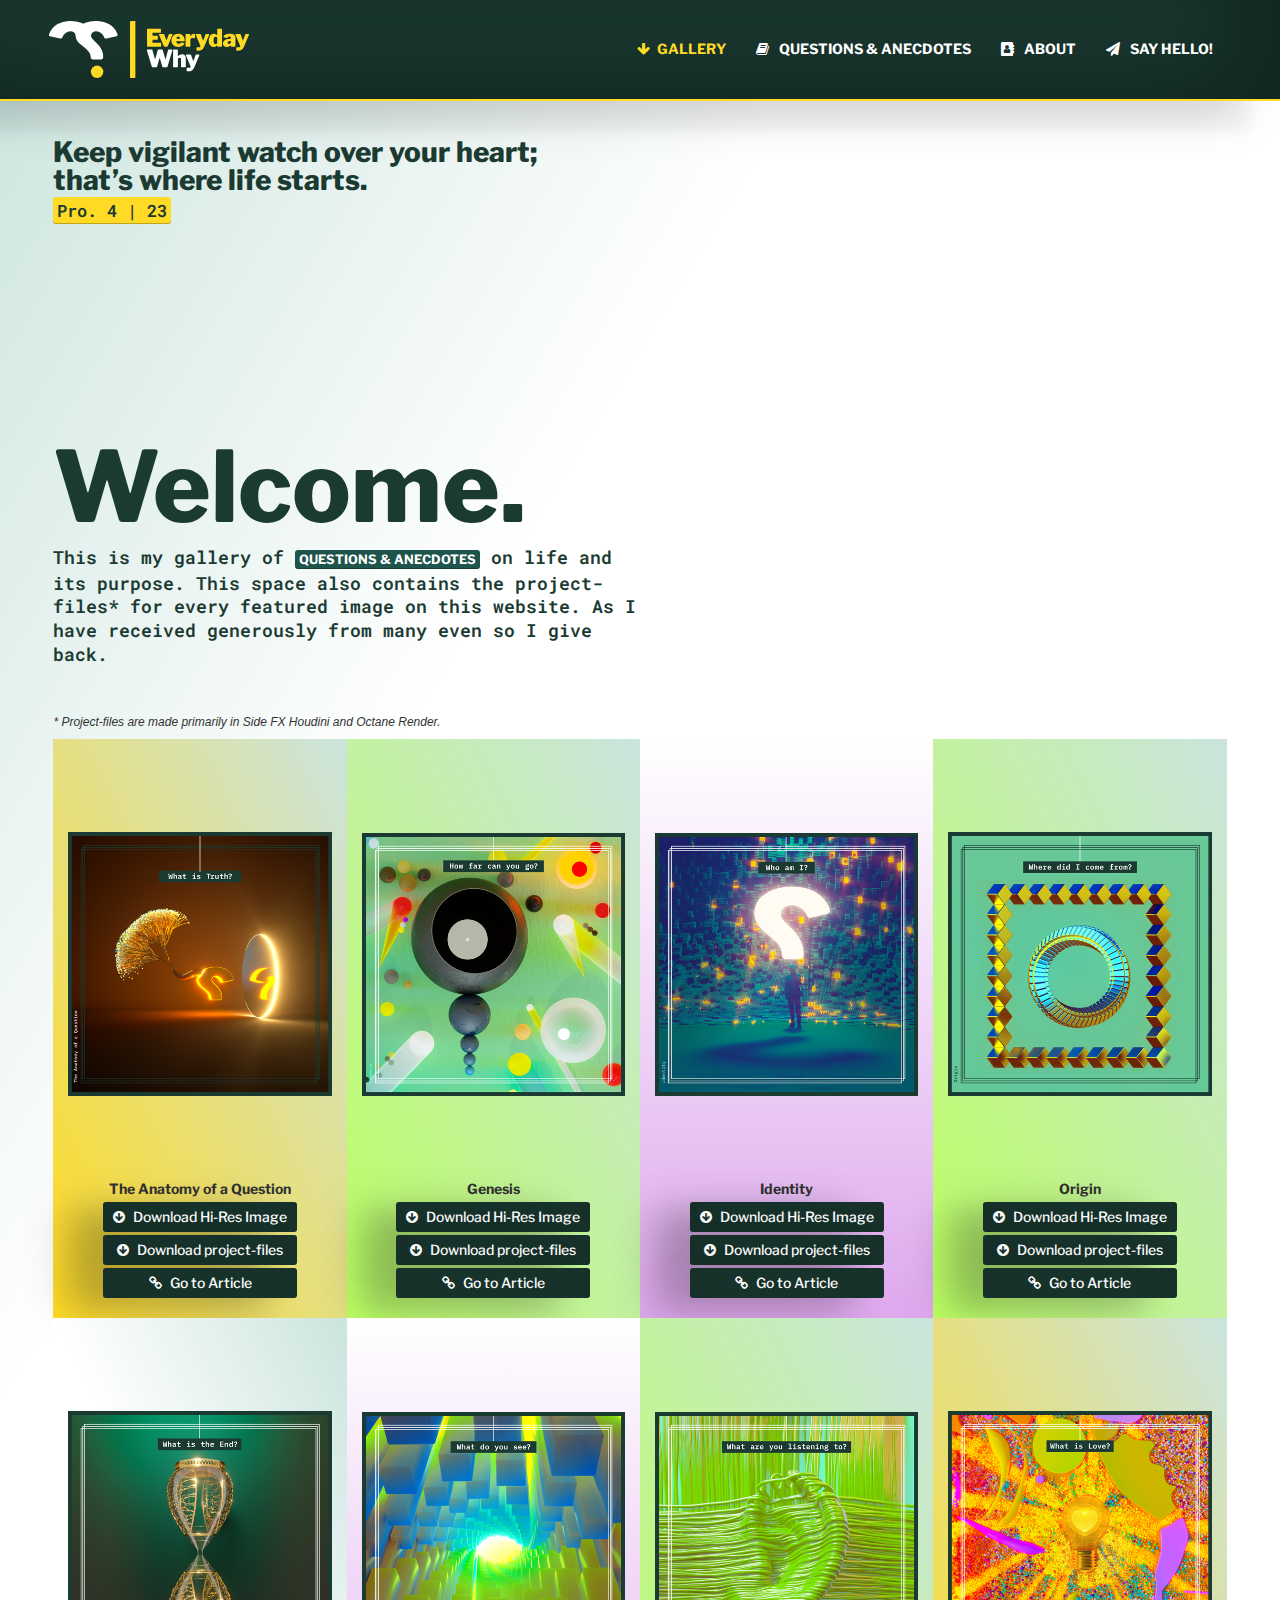
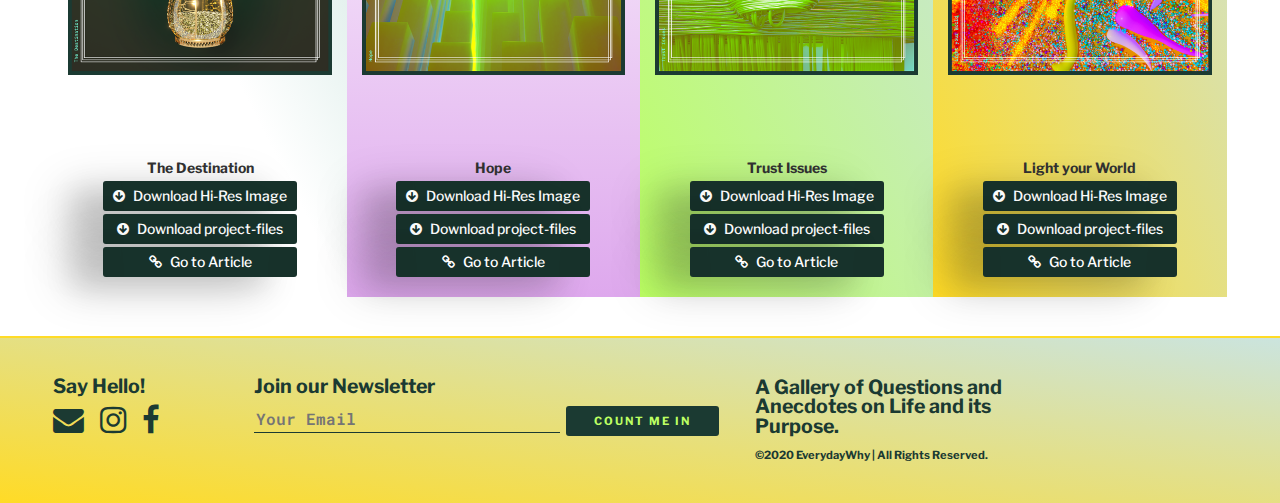
==== index.html @ 58148eb9 "updates to readme.md and tweaks to syntax across website" ====
<!DOCTYPE html>
<html lang="en">

<head>
	<meta name="description" content="A collection of questions and anecdotes on life and it's purpose" />
	<meta name="keywords"
		content="Faith, Hope, Love, Salvation, Begininngs, Death, Health, VFX, Design, Houdini, Adobe After Effects" />
	<meta name="author" content="Rex Abba-Abba" />
	<meta charset="UTF-8" />
	<meta name="viewport" content="width=device-width, initial-scale=1.0" />
	<meta http-equiv="X-UA-Compatible" content="ie=edge" />
	<!--font awesome-->
	<link href="https://stackpath.bootstrapcdn.com/font-awesome/4.7.0/css/font-awesome.min.css" rel="stylesheet"
		integrity="sha384-wvfXpqpZZVQGK6TAh5PVlGOfQNHSoD2xbE+QkPxCAFlNEevoEH3Sl0sibVcOQVnN" crossorigin="anonymous" />
	<!--bootstrap-->
	<link rel="stylesheet" href="https://maxcdn.bootstrapcdn.com/bootstrap/3.4.1/css/bootstrap.min.css" />

	<link rel="stylesheet" href="css/style.css" type="text/css" />

	<script src="https://ajax.googleapis.com/ajax/libs/jquery/3.4.1/jquery.min.js"></script>
	<script src="https://maxcdn.bootstrapcdn.com/bootstrap/3.4.1/js/bootstrap.min.js"></script>

	<title>Everyday Why</title>
</head>

<body class="illuminating">
	<section class="say-hello-section">
		<div class="modal fade" id="say-hello-modal" tabindex="-1" role="dialog" aria-labelledby="modal-label"
			aria-hidden="true">
			<div class="modal-dialog modal-dialog-centered" role="document">
				<div class="modal-content enlightening">
					<div class="modal-header">
						<div class="logo-modal">
							<a href="questions-anecdotes.html"><img src="assets/images/EverydayWhyLogo-04.svg" alt="logo"
                /></a>
						</div>

						<button
                type="button"
                class="close"
                data-dismiss="modal"
                aria-label="Close"
              >
                <span id="close-icon" aria-hidden="true">&times;</span>
              </button>
					</div>
					<div class="modal-body">
						<section class="say-hello">
							<div class="container-fluid">
								<div class="row">
									<div class="col-xs-12 col-lg-12 hello-header" id="modal-label">Hello!</div>
									<div class="col-xs-12 col-lg-6">
										<p class="hello-text">
											Questions, collaborations, updates... that would be nice.
										</p>
									</div>
								</div>
								<div class="row">
									<div class="col-xs-12 col-lg-6">
										<span class="input-heading"
                        >Got a question or comment?</span>
										<div>
											<form action="form-data.html" method="get">
												<label for="fname" class="sr-only">First Name</label>
												<input
                            type="text"
                            id="fname"
                            name="firstname"
                            placeholder="Your Name"
                            required
                          />

												<label for="question-email" class="sr-only">Email</label>
												<input
                            type="text"
                            id="question-email"
                            name="question-email"
                            placeholder="Your Email"
                            required
                          />

												<label for="confirm-email" class="sr-only"
                            >Confirm Email</label>
												<input
                            type="text"
                            id="confirm-email"
                            name="confirm-email"
                            placeholder="Confirm Your Email"
                            required
                          />
												<label for="message" class="sr-only">Last Name</label>
												<input
                            type="text"
                            id="message"
                            name="message"
                            placeholder="Your Message"
                            required
                          />

												<input type="submit" value="Start conversation" />
                        </form>
										</div>
									</div>
									<div class="col-xs-12 col-lg-6">
										<div class="join-follow" id="say-hello-right">
											<div class="newsletter">
												<form action="form-data.html" method="get" class="form-inline">
													<span class="input-heading"
                              >Stay in the loop?</span>
													<label for="newsletter-email" class="sr-only"
                              >Stay in the loop?</label><br />
													<input
                              type="text"
                              id="newsletter-email"
                              name="newsletter-email"
                              placeholder="Your Email"
                              required
                            />
													<input
                              type="submit"
                              value="count me in"
                              id="join-modal"
                            />
                          </form>
											</div>
											<div class="icons">
												<span class="input-heading">Follow Us</span><br />
												<a href="https://www.instagram.com/abbaabbarex/"
													target="_blank"><i class="fa fa-instagram" aria-hidden="true"></i></a>
												<a href="https://www.facebook.com/ATA2B"
													target="_blank"><i class="fa fa-facebook" aria-hidden="true"></i></a>
											</div>
										</div>
									</div>
								</div>
							</div>
						</section>
						<footer id="footer-modal">
							<div class="container-fluid">
								<div class="row">
									<div class="col-xs-12">
										<h1 class="tagline">
											A gallery of Questions and Anecdotes
											<br class="breakpoint-large" />
                        on Life and its Purpose.
                      </h1>
											<div id="copyright-modal">
												<div>©2020 EverydayWhy | All Rights Reserved.</div>
											</div>
									</div>
								</div>
							</div>
						</footer>
					</div>
				</div>
			</div>
		</div>
	</section>

	<header>
		<nav class="navbar navbar-default" id="nav">
			<div class="container-fluid">
				<div class="navbar-header">
					<button
              type="button"
              class="navbar-toggle"
              data-toggle="collapse"
              data-target="#nav-collapsible"
            >
              <i class="fa fa-bars fa-lg" aria-hidden="true"></i>
            </button>
					<a href="index.html" class="navbar-brand logo"></a>
				</div>
				<div class="collapse navbar-collapse" id="nav-collapsible">
					<ul class="nav navbar-nav navbar-right">
						<li class="link">
							<a href="index.html" class="active-link active gallery-link">
								<i class="fa fa-arrow-down" aria-hidden="true"></i><span>gallery</span></a>
						</li>
						<li class="link dropdown">
							<a href="questions-anecdotes.html"><i class="fa fa-book" aria-hidden="true"></i><span> Questions & Anecdotes </span>
							</a>
						</li>
						<li class="link">
							<a href="#" onclick="visibiltySwitch()"
								id="about-link"><i class="fa fa-address-book" aria-hidden="true"></i>
								<span>About</span></a>
						</li>
						<li class="link">
							<a data-toggle="modal" href="#say-hello-modal" class="hello-link">
								<i class="fa fa-send" aria-hidden="true"></i>
								<span>Say Hello!</span></a>
						</li>
					</ul>
				</div>
			</div>
			<a href="#" onclick="topScroll()" id="scroll-to-top">
				<i class="fa fa-long-arrow-left" aria-hidden="true"></i>
				<span>Back to Top</span></a>
		</nav>
	</header>
	<section class="jumbotron">
		<div class="container-fluid">
			<div class="row">
				<div class="col-xs-12" id="about">
					<div class="about-header">
						<i class="fa fa-circle" aria-hidden="true"></i>
					</div>

					<p id="about-text">
						Hi, my name is Rex and I’m a creative. <br />
              I am also an autodidact philomath.<br />
              But most of all, I am a Christian. <br />
              I have a curious mind, I strive to understand,
              and so I ask a lot of questions.<br />
              I ask, then research, then talk, then ask again,
              then research and then discuss until I find answers. <br />
              I share a lot of my processes with my wife who is
              a researcher and often helps my process. <br />
              Sometimes, I find new understanding in my son. <br />
              This is a personal diary into my questions about life. <br />
              I think of simple ways to interpret life’s concepts,
              and here, I share my thoughts.<br />
            </p>

				</div>
			</div>
			<div class="row">
				<div class="col-xs-12" id="welcome">
					<div>
						Keep vigilant watch over your heart; that’s where life starts.
					</div>
					<kbd>Pro. 4 | 23</kbd>
				</div>
			</div>
		</div>
	</section>

	<section class="gallery">
		<div class="container-fluid">
			<div class="row">
				<div class="col-xs-12 col-lg-12 gallery-header">
					Welcome.
				</div>
				<div class="col-xs-12 col-lg-12">
					<div class="gallery-header-tagline">
						This is my gallery of
						<kbd
                ><a href="questions-anecdotes.html"
                  >Questions & Anecdotes</a
                ></kbd>
						on life and its purpose. This space also contains the project-files* for every featured image on
						this website. As I have received generously from many even so I give back.
					</div>
                    <h6><em>* Project-files are made primarily in Side FX Houdini and Octane Render.</em></h6>
				</div>
			</div>
			<div class="container-fluid">
				<div class="row">
					<div class="col-xs-12 col-md-6 col-lg-3 link-container happy">
						<div class="question-image-gallery"></div>
						<ul class="list-group list-group-flush">
							<span class="image-title">The Anatomy of a Question</span>
							<li class="list-group-item">
								<a class="card-link" href="assets/hi-res-images/The-Anatomy-of-a-Question-2K.png"
									download><i class="fa fa-arrow-circle-down" aria-hidden="true"></i>
									Download Hi-Res Image</a>
							</li>
							<li class="list-group-item">
								<a class="card-link" href="assets/project-files/The-Anatomy-of-a-Question.hiplc"
									download><i class="fa fa-arrow-circle-down" aria-hidden="true"></i>
									Download project-files</a>
							</li>
							<li class="list-group-item">
								<a class="card-link"
									href="questions-anecdotes.html#article-one"><i class="fa fa-link" aria-hidden="true"></i>
									Go to
									Article</a>
							</li>
						</ul>
					</div>
					<div class="col-xs-12 col-md-6 col-lg-3 link-container inspiring">
						<div class="genesis-image-gallery"></div>

						<ul class="list-group list-group-flush">
							<span class="image-title">Genesis</span>
							<li class="list-group-item">
								<a class="card-link" href="assets/hi-res-images/Genesis-2K.png"
									download><i class="fa fa-arrow-circle-down" aria-hidden="true"></i>
									Download Hi-Res Image</a>
							</li>
							<li class="list-group-item">
								<a class="card-link" href="assets/project-files/Genesis.hiplc"
									download><i class="fa fa-arrow-circle-down" aria-hidden="true"></i>
									Download project-files</a>
							</li>
							<li class="list-group-item">
								<a class="card-link"
									href="questions-anecdotes.html#article-two"><i class="fa fa-link" aria-hidden="true"></i>
									Go to
									Article</a>
							</li>
						</ul>
					</div>
					<div class="col-xs-12 col-md-6 col-lg-3 link-container educational">
						<div class="identity-image-gallery"></div>
						<ul class="list-group list-group-flush">
							<span class="image-title">Identity</span>
							<li class="list-group-item">
								<a class="card-link" href="assets/hi-res-images/Identity-2K.png"
									download><i class="fa fa-arrow-circle-down" aria-hidden="true"></i>
									Download Hi-Res Image</a>
							</li>
							<li class="list-group-item">
								<a class="card-link" href="assets/project-files/Identity.hiplc"
									download><i class="fa fa-arrow-circle-down" aria-hidden="true"></i>
									Download project-files</a>
							</li>
							<li class="list-group-item">
								<a class="card-link"
									href="questions-anecdotes.html#article-three"><i class="fa fa-link" aria-hidden="true"></i>
									Go to
									Article</a>
							</li>
						</ul>
					</div>
					<div class="col-xs-12 col-md-6 col-lg-3 link-container inspiring">
						<div class="origin-image-gallery"></div>
						<ul class="list-group list-group-flush">
							<span class="image-title">Origin</span>
							<li class="list-group-item">
								<a class="card-link" href="assets/hi-res-images/Origin-2K.png"
									download><i class="fa fa-arrow-circle-down" aria-hidden="true"></i>
									Download Hi-Res Image</a>
							</li>
							<li class="list-group-item">
								<a class="card-link" href="assets/project-files/Origin.hiplc"
									download><i class="fa fa-arrow-circle-down" aria-hidden="true"></i>
									Download project-files</a>
							</li>
							<li class="list-group-item">
								<a class="card-link"
									href="questions-anecdotes.html#article-four"><i class="fa fa-link" aria-hidden="true"></i>
									Go to
									Article</a>
							</li>
						</ul>
					</div>
				</div>
				<div class="row">
					<div class="col-xs-12 col-md-6 col-lg-3 link-container plain">
						<div class="destination-image-gallery"></div>
						<ul class="list-group list-group-flush">
							<span class="image-title">The Destination</span>
							<li class="list-group-item">
								<a class="card-link" href="assets/hi-res-images/Destination-2K.png"
									download><i class="fa fa-arrow-circle-down" aria-hidden="true"></i>
									Download Hi-Res Image</a>
							</li>
							<li class="list-group-item">
								<a class="card-link" href="assets/project-files/Destination.hiplc"
									download><i class="fa fa-arrow-circle-down" aria-hidden="true"></i>
									Download project-files</a>
							</li>
							<li class="list-group-item">
								<a class="card-link"
									href="questions-anecdotes.html#article-five"><i class="fa fa-link" aria-hidden="true"></i>
									Go to
									Article</a>
							</li>
						</ul>
					</div>
					<div class="col-xs-12 col-md-6 col-lg-3 link-container educational">
						<div class="hope-image-gallery"></div>

						<ul class="list-group list-group-flush">
							<span class="image-title">Hope</span>
							<li class="list-group-item">
								<a class="card-link" href="assets/hi-res-images/Hope-2K.png"
									download><i class="fa fa-arrow-circle-down" aria-hidden="true"></i>
									Download Hi-Res Image</a>
							</li>
							<li class="list-group-item">
								<a class="card-link" href="assets/project-files/Hope.hiplc"
									download><i class="fa fa-arrow-circle-down" aria-hidden="true"></i>
									Download project-files</a>
							</li>
							<li class="list-group-item">
								<a class="card-link"
									href="questions-anecdotes.html#article-six"><i class="fa fa-link" aria-hidden="true"></i>
									Go to
									Article</a>
							</li>
						</ul>
					</div>
					<div class="col-xs-12 col-md-6 col-lg-3 link-container inspiring">
						<div class="trust-issues-image-gallery"></div>
						<ul class="list-group list-group-flush">
							<span class="image-title">Trust Issues</span>
							<li class="list-group-item">
								<a class="card-link" href="assets/hi-res-images/Trust-Issues-2K.png"
									download><i class="fa fa-arrow-circle-down" aria-hidden="true"></i>
									Download Hi-Res Image</a>
							</li>
							<li class="list-group-item">
								<a class="card-link" href="assets/project-files/Trust.hiplc"
									download><i class="fa fa-arrow-circle-down" aria-hidden="true"></i>
									Download project-files</a>
							</li>
							<li class="list-group-item">
								<a class="card-link"
									href="questions-anecdotes.html#article-seven"><i class="fa fa-link" aria-hidden="true"></i>
									Go to
									Article</a>
							</li>
						</ul>
					</div>
					<div class="col-xs-12 col-md-6 col-lg-3 link-container happy">
						<div class="light-image-gallery"></div>
						<ul class="list-group list-group-flush">
							<span class="image-title">Light your World</span>
							<li class="list-group-item">
								<a class="card-link" href="assets/hi-res-images/Light-your-world-2K.png"
									download><i class="fa fa-arrow-circle-down" aria-hidden="true"></i>
									Download Hi-Res Image</a>
							</li>
							<li class="list-group-item">
								<a class="card-link" href="assets/project-files/Light-your-world.hiplc"
									download><i class="fa fa-arrow-circle-down" aria-hidden="true"></i>
									Download project-files</a>
							</li>
							<li class="list-group-item">
								<a class="card-link"
									href="questions-anecdotes.html#article-eight"><i class="fa fa-link" aria-hidden="true"></i>
									Go to
									Article</a>
							</li>
						</ul>
					</div>
				</div>
			</div>
		</div>
	</section>

	<footer class="happy">
		<div class="container-fluid">
			<div class="row">
				<div class="col-sm-12 col-lg-2 icons">
					<a data-toggle="modal" href="#say-hello-modal" class="hello"><span>Say Hello!</span></a>
					<a href="mailto:rex@everydaywhy.me"
						target="_blank"><i class="fa fa-envelope" aria-hidden="true"></i></a>
					<a href="https://www.instagram.com/abbaabbarex/"
						target="_blank"><i class="fa fa-instagram" aria-hidden="true"></i></a>
					<a href="https://www.facebook.com/ATA2B"
						target="_blank"><i class="fa fa-facebook" aria-hidden="true"></i></a>
				</div>
				<div class="col-sm-12 col-lg-5 newsletter">
					<form action="form-data.html" method="get" class="form-inline">
						<span>Join our Newsletter</span>
						<label for="footer-email" class="sr-only">Join our Newsletter</label>
						<input
                type="text"
                id="footer-email"
                name="footer-email"
                placeholder="Your Email"
                required
              />
						<input type="submit" value="count me in" id="join" />
            </form>
				</div>

				<div class="col-sm-12 col-lg-3">
					<div class="tagline">
						A Gallery of Questions and Anecdotes on
						<br class="breakpoint-large" />
              Life and its Purpose.
            </div>
						<div id="copyright">
							©2020 EverydayWhy | All Rights Reserved.
						</div>
					</div>
				</div>
			</div>
	</footer>
	<script>
		// Scroll to the top of the page - code project
      jQuery(document).ready(function ($) {
        $(window).scroll(function () {
          if ($(this).scrollTop() > 50) {
            $("#scroll-to-top").fadeIn("slow");
          } else {
            $("#scroll-to-top").fadeOut("slow");
          }
        });
        $("#scroll-to-top").click(function () {
          $("html, body").animate({ scrollTop: 0 }, 500, "swing");
          return false;
        });
      });

      //Switch between welcome and about sections

      $("#about").hide();
      $("#about-link").on("click", function () {
        $("#welcome, #about").slideToggle(600);
      });

      //Style "About" nav link after each click
      var aboutLink = document.getElementById("about-link");
      aboutLink.addEventListener("click", function () {
        var clicked = document.getElementsByClassName("clicked");
        if (this.className !== "clicked") {
          this.className += "clicked";
        } else {
          clicked[0].className = clicked[0].className.replace("clicked", "");
        }
      });
	</script>
</body>

</html>
---- css/style.css ----
@import url("https://fonts.googleapis.com/css?family=Libre+Franklin: 100,200,300,400,500,600,700,800,900 &display=swap");
@import url("https://fonts.googleapis.com/css2?family=IBM+Plex+Mono: 100,200,300,400,500,600,700,800,900 &display=swap");
@import url("https://fonts.googleapis.com/css2?family=Roboto+Mono:wght@400;500;700&display=swap");

/*----------------------------------------------Utilities----------------------------------------*/
body {
  position: relative;
}

kbd {
  font-family: "Libre Franklin", sans-serif;
  font-weight: 600;
  background-color: #1b3a32;
}

mark {
  font-family: "Roboto Mono", monospace;
  font-weight: 500;
  background-color: #ffdb26;
}

hr {
  border: 1px solid #ffdb26;
}

/*----------------------------------------------Header----------------------------------------*/

.navbar {
  border-radius: 0;
  margin: 0 auto;
  border: 0;
  box-shadow: -40px 10px 50px rgba(0, 0, 0, 0.175),
    -30px 30px 10px rgba(0, 0, 0, 0.035),
    -55px -30px 90px rgba(0, 0, 0, 0.336) inset;
  padding: 0;
}

#nav {
  font-family: "Libre Franklin", sans-serif;
  border-bottom: 2px solid #ffdb26;
  background-color: #1b3a32;
}

.navbar-header,
.navbar-nav {
  padding: 2% 3% 2% 3%;
}

.navbar-header .navbar-toggle {
  border: 3px solid #ffdb26;
  border-radius: 50%;
  width: 50px;
  height: 50px;
  background-color: #1b3a32;
  position: relative;
  right: 3%;
}
.navbar-header .navbar-toggle:hover,
.navbar-header .navbar-toggle:active,
.navbar-header .navbar-toggle:focus {
  background-color: #1b3a32;
}

.navbar-header .navbar-toggle i {
  color: #ffdb26;
}

#nav .link {
  text-transform: uppercase;
  font-weight: 700;
  font-size: 1em;
}

#nav .link a {
  background-color: transparent;
  border: 0;
}

#nav .link span {
  padding-left: 7px;
}

#nav .link .active-link {
  color: #ffdb26;
  font-weight: 700;
}

#nav-collapsible a {
  color: #fff;
}

#nav-collapsible .dropdown-menu {
  background-color: #1b3a32;
  padding: 7% 0%;
  font-size: 1em;
  text-transform: none;
  right: 0;
  opacity: 98%;
  box-shadow: -40px 10px 50px rgba(0, 0, 0, 0.175),
    -30px 30px 10px rgba(0, 0, 0, 0.035),
    -55px -30px 90px rgba(0, 0, 0, 0.336) inset;
  border: 1px solid #1f544d;
  border-radius: 3px;
  overflow: auto;
  height: auto;
  max-height: 270px;
}

#nav-collapsible .dropdown-menu li {
  border-bottom: 1px solid #1f544d;
  font-family: "Libre Franklin", sans-serif;
}

#nav-collapsible .dropdown-menu li:last-child {
  border-bottom: 0px;
}

#nav-collapsible .active-link .fa {
  color: #ffdb26;
}

#nav a:not(fa):hover {
  color: #ffdb26;
  background-color: transparent;
  transition: all ease 0.35s;
}

#nav-collapsible .dropdown .dropdown-toggle {
  background-color: transparent;
}

#nav-collapsible .dropdown .dropdown-toggle:hover,
#nav-collapsible .dropdown .dropdown-toggle:active,
#nav-collapsible .dropdown .dropdown-toggle:link,
#nav-collapsible .dropdown .dropdown-toggle:focus {
  background-color: transparent;
}

#nav-collapsible .dropdown-menu li a:hover {
  background-color: #1f544d;
}

#nav-collapsible .dropdown-menu li a:active {
  background-color: #1b3a32;
}

#nav-collapsible .dropdown-menu li a:focus {
  background-color: #1b3a32;
}

.logo {
  background: url("../assets/images/EverydayWhyLogo-05.svg");
  background-position: center;
  background-repeat: no-repeat;
  background-size: auto;
  position: absolute;
  top: 0;
  left: 5%;
  min-height: 100%;
  width: 200px;
  height: auto;
}

#nav #about-link:hover {
  color: #dea8ed;
}

#nav .clicked {
  color: #dd98f0;
  transition: color 0.5s ease;
}

#scroll-to-top {
  display: none;
  position: fixed;
  bottom: 10%;
  right: -40px;
  z-index: 1000;
  background-color: #fff;
  color: #1b3a32;
  cursor: pointer;
  padding: 10px;
  padding-bottom: 4px;
  border-radius: 3px;
  font-size: 10px;
  font-weight: 900;
  transform-origin: left bottom length 0;
  transform: rotate(90deg);
  text-transform: uppercase;
  margin: 0 auto;
  box-shadow: -10px 10px 50px rgba(0, 0, 0, 0.377);
}

#nav #scroll-to-top:hover,
#nav #scroll-to-top:active,
#nav #scroll-to-top:focus {
  color: #1b3a32;
  background-color: #ffdb26;
  text-decoration: none;
}

/*----------------------------------------------Jumbotron----------------------------------------*/

.jumbotron {
  margin: 0 auto;
  border: 0;
  position: relative;
  background-color: transparent;
  padding: 3% 3% 0% 3%;
}

#welcome {
  line-height: 0.98em;
  font-family: "Libre Franklin", sans-serif;
  font-weight: 800;
  font-size: 2em;
  letter-spacing: 0px;
  height: 30vh;
  margin: 0 auto;
  display: inline-block;
  position: relative;
  top: 0;
  left: 0;
  width: 550px;
  color: #1b3a32;
}

#welcome kbd {
  font-family: "Roboto Mono", monospace;
  font-weight: 600;
  color: #1b3a32;
  font-size: 0.6em;
  background-color: #ffdb26;
}

#about {
  font-family: "Libre Franklin", sans-serif;
  height: 60vh;
  margin: 0 auto;
  position: relative;
}

#about .about-header {
  line-height: 110px;
  font-weight: 800;
  font-size: 140px;
  letter-spacing: -3px;
  margin: 0 auto;
  color: #cbe4de;
  padding-bottom: 25px;
}

#about-text {
  line-height: 1.1em;
  font-family: "Roboto Mono", monospace;
  font-weight: 600;
  font-size: 1.6em;
  letter-spacing: 0px;
  padding-bottom: 20px;
  display: block;
  color: #dd98f0;
  width: 100%;
}

#about-text .about-tagline {
  font-family: "Libre Franklin", sans-serif;
  color: #fff;
  margin-top: 10px;
  font-size: 0.8em;
  font-weight: 600;
}

#about .fa {
  color: #ffdb26;
  font-size: 50vh;
  position: absolute;
  top: 0;
  left: 100px;
  mix-blend-mode: darken;
}

/*----------------------------------------------Articles----------------------------------------*/

.article-collection-bg {
  padding: 5% 3%;
}

.article-block .panel-group {
  width: 100%;
  margin: 0 auto;
}

.panel-heading {
  cursor: pointer;
}

.article-block .panel-group .panel {
  border: 0;
  border-radius: 3px;
  padding: 0 20px;
}

.article-block .panel-group .panel-heading {
  box-shadow: -20px 10px 50px rgba(0, 0, 0, 0.377),
    -30px 30px 30px rgba(0, 0, 0, 0.151),
    -55px -30px 115px rgba(0, 0, 0, 0.65) inset;
  background-color: #1f544d;
  padding: 1em 1em;
}

.article-block .panel-group .panel-heading:hover,
.article-block .panel-group .panel-heading:active,
.article-block .panel-group .panel-heading:focus {
  box-shadow: none;
}

.article-block .panel-group .panel-heading:hover a {
  color: #ffdb26;
}

.article-block .panel-group .panel a {
  line-height: 1em;
  color: #fff;
  font-family: "Libre Franklin", sans-serif;
  font-weight: 700;
  font-size: 3.6em;
  width: 100%;
  padding-right: 0;
  letter-spacing: 0px;
}

.article-block .panel-group .panel .panel-body {
  font-family: "Roboto Mono", monospace;
  font-weight: 600;
  background-color: transparent;
  color: #1b3a32;
  padding: 4% 5%;
  margin: 0 auto;
  font-size: 1.4em;
  line-height: 1.6em;
  text-align: left;
  height: 600px;
  overflow: auto;
  border: 0;
  box-shadow: -40px 10px 50px rgba(0, 0, 0, 0.175),
    -30px 30px 30px rgba(0, 0, 0, 0.035),
    -75px -50px 90px rgba(255, 255, 255, 0.623) inset;
}

.question-image {
  background: url("../assets/images/The-Anatomy-of-a-Question.png");
  background-position: center;
  background-repeat: no-repeat;
  background-size: 500px 500px;
  min-height: 500px;
  height: 500px;
  margin: 50px 0px;
  background-color: transparent;
}
.genesis-image {
  background: url("../assets/images/Genesis.png");
  background-position: center;
  background-repeat: no-repeat;
  background-size: 500px 500px;
  min-height: 500px;
  height: 500px;
  margin: 50px 0px;
  background-color: transparent;
}
.identity-image {
  background: url("../assets/images/Identity.png");
  background-position: center;
  background-repeat: no-repeat;
  background-size: 500px 500px;
  min-height: 500px;
  height: 500px;
  margin: 50px 0px;
  background-color: transparent;
}
.origin-image {
  background: url("../assets/images/Origin.png");
  background-position: center;
  background-repeat: no-repeat;
  background-size: 500px 500px;
  min-height: 500px;
  height: 500px;
  margin: 50px 0px;
  background-color: transparent;
}
.destination-image {
  background: url("../assets/images/Destination.png");
  background-position: center;
  background-repeat: no-repeat;
  background-size: 500px 500px;
  min-height: 500px;
  height: 500px;
  margin: 50px 0px;
  background-color: transparent;
}
.hope-image {
  background: url("../assets/images/Hope.png");
  background-position: center;
  background-repeat: no-repeat;
  background-size: 500px 500px;
  min-height: 500px;
  height: 500px;
  margin: 50px 0px;
  background-color: transparent;
}
.trust-issues-image {
  background: url("../assets/images/Trust-Issues.png");
  background-position: center;
  background-repeat: no-repeat;
  background-size: 500px 500px;
  min-height: 500px;
  height: 500px;
  margin: 50px 0px;
  background-color: transparent;
}
.light-image {
  background: url("../assets/images/Light-your-world.png");
  background-position: center;
  background-repeat: no-repeat;
  background-size: 500px 500px;
  min-height: 500px;
  height: 500px;
  margin: 50px 0px;
  background-color: transparent;
}

.article-block .panel-group .panel .panel-heading a:before {
  float: right;
  font-family: FontAwesome;
  content: "\f0d8";
  padding-right: 5px;
  font-size: 1em;
}

.article-block
  .panel-group
  .panel
  .panel-heading[aria-expanded="false"]
  a:before {
  float: right;
  content: "\f0d7";
}

.article-block .panel-group .panel a:hover,
.article-block .panel-group .panel a:active,
.article-block .panel-group .panel a:focus {
  text-decoration: none;
  color: #ffdb26;
}

.collapsing {
  -webkit-transition-timing-function: cubic-bezier(0.14, 0.01, 0.5, 1.01);
  -o-transition-timing-function: cubic-bezier(0.14, 0.01, 0.5, 1.01);
  transition-timing-function: cubic-bezier(0.14, 0.01, 0.5, 1.01);
}

/*----------------------------------------------Footer----------------------------------------*/

footer {
  color: #1b3a32;
  padding: 40px 3%;
  font-family: "Libre Franklin", sans-serif;
  font-size: 2em;
  background-color: transparent;
  border-radius: 0;
  border-top: 2px solid #ffdb26;
  position: relative;
}

#footer-modal {
  color: #1b3a32;
  padding: 40px 3%;
  font-family: "Libre Franklin", sans-serif;
  font-size: 2em;
  background-color: transparent;
  border-radius: 0;
  position: relative;
  margin: 0 auto;
}

footer .tagline {
  font-weight: 700;
  line-height: 1em;
  font-size: 0.7em;
  margin: 0 auto;
  padding: 0;
}

footer span {
  display: block;
  font-size: 0.7em;
  line-height: 0.9em;
  font-weight: 700;
  margin: 0 auto;
}

footer .hello {
  color: #1b3a32;
}

footer .hello:hover {
  color: #457165;
}

footer .fa {
  font-size: 1.1em;
  padding-top: 10px;
  padding-right: 10px;
  color: #1b3a32;
  padding-bottom: 0;
  margin: 0;
}

footer .fa:hover {
  color: #457165;
}

footer .newsletter form input {
  background-color: transparent;
  border: none;
  font-size: 0.8em;
  text-decoration: none;
  margin: 0;
}
footer .newsletter form input[type="text"] {
  background-color: transparent;
  border: none;
  font-size: 0.5em;
  text-decoration: none;
  outline: none;
  width: 65%;
}

footer .newsletter form #footer-email {
  border-bottom: 1px solid #1b3a32;
  padding-top: 10px;
  margin: 0;
  font-family: "Roboto Mono", monospace;
  font-weight: 600;
  font-size: 16px;
}

footer .newsletter form #join {
  font-size: 0.4em;
  border-radius: 3px;
  background-color: #1b3a32;
  color: #bcff63;
  font-weight: 700;
  padding: 7px 28px;
  text-transform: uppercase;
  letter-spacing: 2px;
  margin: 0;
}

footer .newsletter form #join:hover {
  background-color: #457165;
  color: #fff;
}

footer .newsletter form #join:active,
footer .newsletter form #join:focus {
  border-color: #ffdb26;
  outline-color: #ffdb26;
}

#copyright,
#copyright-modal {
  font-family: "Libre Franklin", sans-serif;
  font-size: 0.4em;
  font-weight: 700;
  margin-bottom: 0;
  margin-top: 10px;
}

input:-webkit-autofill,
input:-webkit-autofill:hover,
input:-webkit-autofill:focus,
textarea:-webkit-autofill,
textarea:-webkit-autofill:hover,
textarea:-webkit-autofill:focus,
select:-webkit-autofill,
select:-webkit-autofill:hover,
select:-webkit-autofill:focus {
  /*https://css-tricks.com/snippets/css/change-autocomplete-styles-webkit-browsers/*/
  border: none;
  -webkit-text-fill-color: #1b3a32;
  transition: background-color 5000s ease-in-out 0s;
}

/*----------------------------------------------Say-Hello----------------------------------------*/

.modal-header {
  position: relative;
  margin: 30px 0;
  border: none;
  padding-bottom: 20px;
  background-color: transparent;
}

.logo-modal {
  position: relative;
  padding-bottom: 3%;
}

.logo-modal img {
  width: 210px;
  height: auto;
  top: 0;
  position: absolute;
  left: 4%;
}
#close-icon {
  font-size: 60px;
  font-weight: 100;
  position: absolute;
  top: 0;
  right: 3%;
  opacity: 1;
  color: #1b3a32;
}

.modal-dialog {
  width: 100%;
  height: 100%;
  margin: 0;
  padding: 0;
}

.modal-content {
  height: auto;
  min-height: 100%;
  border-radius: 0;
  background-color: #ffdb26;
}

.modal-footer {
  background-color: transparent;
}

.close {
  width: 100%;
}
.say-hello {
  margin: 0 auto;
  padding: 2% 3% 2% 3%;
  color: #1b3a32;
}

.say-hello .hello-header {
  line-height: 1em;
  font-family: "Libre Franklin", sans-serif;
  font-weight: 800;
  font-size: 7em;
  letter-spacing: 0px;
  padding-bottom: 20px;
  padding-top: 40px;
  display: inline-block;
  color: #1b3a32;
}

.say-hello .hello-text {
  line-height: 1.3em;
  font-family: "Roboto Mono", monospace;
  font-weight: 600;
  font-size: 1.3em;
  letter-spacing: 0px;
  padding-bottom: 40px;
  color: #1b3a32;
  width: 80%;
  margin-left: 0;
}

.say-hello .input-heading {
  font-size: 2em;
  font-family: "Libre Franklin", sans-serif;
  font-weight: 700;
  border-radius: 3px;
  display: inline-block;
  padding: 12px 12px;
  background-color: rgba(255, 255, 255, 0.589);
  color: #1b3a32;
}

.say-hello .input-heading .fa {
  font-size: 0.9em;
  padding-right: 6px;
  padding-top: 0;
  padding-bottom: 0;
}

.say-hello form input {
  background-color: transparent;
  border: none;
  font-size: 0.6em;
  text-decoration: none;
  margin-top: 20px;
}
.say-hello form input:active,
.say-hello form input:focus {
  border: #ffdb26;
  outline-color: #ffdb26;
}

.say-hello form input[type="text"] {
  background-color: transparent;
  border: none;
  font-size: 1em;
  text-decoration: none;
  outline: none;
  width: 80%;
}
.say-hello form input[type="submit"] {
  display: block;
  font-size: 0.8em;
  border-radius: 3px;
  background-color: #1b3a32;
  color: #ffdb26;
  font-weight: 700;
  padding: 7px 28px;
  letter-spacing: 2px;
  text-transform: uppercase;
  font-family: "Libre Franklin", sans-serif;
}
.say-hello form input[type="submit"]:hover {
  color: #fff;
  background-color: #457165;
  box-shadow: none;
}

.say-hello form #fname,
.say-hello form #lname,
.say-hello form #newsletter-email,
.say-hello form #confirm-email,
.say-hello form #question-email,
.say-hello form #message {
  padding-top: 30px;
  border-bottom: 1px solid #457165;
  font-family: "Roboto Mono", monospace;
  font-weight: 600;
  font-size: 1.3em;
}

.say-hello form #join:hover {
  background-color: #457165;
}

.say-hello span {
  display: inline;
  font-size: 1.7em;
  line-height: 0.9em;
  font-weight: 700;
  margin: 0 auto;
}

.icons .hello:hover {
  text-decoration: none;
}

.say-hello .fa {
  font-size: 3em;
  padding-top: 30px;
  padding-right: 10px;
  color: #1b3a32;
  padding-bottom: 0;
}

.say-hello .fa:hover {
  color: #1f544d;
}

.say-hello .icons {
  padding-top: 3.6em;
  padding-bottom: 3.6em;
}

/*----------------------------------------------gallery Page----------------------------------------*/

.gallery {
  padding: 3% 3%;
  margin: 0 auto;
}

.question-image-gallery {
  background: url("../assets/images/The-Anatomy-of-a-Question.png");
  background-position: center;
  background-repeat: no-repeat;
  background-size: contain;
  height: 400px;
  width: auto;
}
.genesis-image-gallery {
  background: url("../assets/images/Genesis.png");
  background-position: center;
  background-repeat: no-repeat;
  background-size: contain;
  height: 400px;
  width: auto;
}
.origin-image-gallery {
  background: url("../assets/images/Origin.png");
  background-position: center;
  background-repeat: no-repeat;
  background-size: contain;
  height: 400px;
  width: auto;
}
.hope-image-gallery {
  background: url("../assets/images/Hope.png");
  background-position: center;
  background-repeat: no-repeat;
  background-size: contain;
  height: 400px;
  width: auto;
}
.identity-image-gallery {
  background: url("../assets/images/Identity.png");
  background-position: center;
  background-repeat: no-repeat;
  background-size: contain;
  height: 400px;
  width: auto;
}
.destination-image-gallery {
  background: url("../assets/images/Destination.png");
  background-position: center;
  background-repeat: no-repeat;
  background-size: contain;
  height: 400px;
  width: auto;
}
.light-image-gallery {
  background: url("../assets/images/Light-your-world.png");
  background-position: center;
  background-repeat: no-repeat;
  background-size: contain;
  height: 400px;
  width: auto;
}
.trust-issues-image-gallery {
  background: url("../assets/images/Trust-Issues.png");
  background-position: center;
  background-repeat: no-repeat;
  background-size: contain;
  height: 400px;
  width: auto;
}

.gallery .gallery-header {
  line-height: 0.8em;
  font-family: "Libre Franklin", sans-serif;
  font-weight: 800;
  font-size: 7em;
  letter-spacing: 0px;
  padding-bottom: 20px;
  display: inline-block;
  color: #1b3a32;
  width: 60%;
}

.gallery .gallery-header-tagline {
  line-height: 1.3em;
  font-family: "Roboto Mono", monospace;
  font-weight: 600;
  font-size: 1.3em;
  letter-spacing: 0px;
  padding-bottom: 40px;
  color: #1b3a32;
  width: 50%;
}

.gallery .gallery-header-tagline a {
  line-height: 1em;
  font-family: "Libre Franklin", sans-serif;
  font-weight: 700;
  text-transform: uppercase;
  letter-spacing: 0px;
  color: #fff;
}

.gallery .gallery-header-tagline a:hover {
  color: #ffdb26;
  text-decoration: none;
  background-color: #1f544d;
}
.gallery .gallery-header-tagline kbd {
  font-size: 0.7em;
  background-color: #1f544d;
}
.gallery .gallery-header-tagline kbd:hover {
  background-color: #1f544d;
}

.gallery .link-container {
  padding: 25px 15px 15px;
}

.gallery .list-group {
  padding: 5px 5px;
  border-radius: 3px;
  opacity: 0;
  max-height: 0;
  min-height: 0;
  transition: opacity ease 0.5s,
    min-height cubic-bezier(0.63, 0.13, 0.39, 0.86) 0.6s 0.3s,
    max-height cubic-bezier(0.46, 0.09, 0.27, 1) 1s 0.3s;
}

.gallery .link-container:hover > .list-group {
  min-height: 125px;
  max-height: 200px;
  opacity: 1;
  transition: opacity cubic-bezier(1, 0, 0.39, 0.86) 0.4s 0.2s,
    min-height cubic-bezier(0.46, 0.09, 0.27, 1) 0.6s 0.1s,
    max-height cubic-bezier(0.46, 0.09, 0.27, 1) 0.6s 0.1s;
}

.gallery .image-title {
  border: 0;
  border-radius: 3px;
  background-color: transparent;
  font-family: "Libre Franklin", sans-serif;
  font-weight: 700;
}
.gallery .list-group-item {
  border: 0;
  border-radius: 3px;
  padding: 3px 3px 0 3px;
  margin: 0;
  background-color: transparent;
}

.gallery .card-link {
  display: block;
  border: 0;
  border-radius: 3px;
  padding: 5px 10px;
  color: #fff;
  font-family: "Libre Franklin", sans-serif;
  font-weight: 500;
  background-color: #1b3a32;
  box-shadow: -40px 10px 50px rgba(0, 0, 0, 0.164),
    -30px 10px 30px rgba(0, 0, 0, 0.151),
    -5px -10px 115px rgba(0, 0, 0, 0.164) inset;
}

.gallery .card-link:hover,
.gallery .card-link:focus {
  color: #ffdb26;
  text-decoration: none;
  box-shadow: none;
}

.gallery .list-group-item .fa {
  padding-right: 5px;
}

.list-group-flush {
  margin: 0;
}

/*----------------------------------------------Custom Scrollbar----------------------------------------*/

/* width */
::-webkit-scrollbar {
  width: 15px;
}

/* Track */
::-webkit-scrollbar-track {
  border-radius: 9px;
}

/* Handle */
::-webkit-scrollbar-thumb {
  background: #1f544d;

  border-radius: 9px;
}

/* Handle on hover */
::-webkit-scrollbar-thumb:hover {
  background: rgba(255, 255, 255, 0.521);
  border: 1px solid;
}

/*----------------------------------------------Accent colours----------------------------------------*/

.happy {
  background-image: linear-gradient(to bottom left, #cbe4de, #ffdb26);
}
.inspiring {
  background-image: linear-gradient(to bottom left, #cbe4de, #bcff63);
}

.dark {
  background-image: linear-gradient(to bottom left, #457165, #1b3a32);
}

.plain {
  background-image: linear-gradient(to bottom left, #cbe4de, #fff, #fff);
}

.white {
  background-image: linear-gradient(to bottom left, #fff, #fff);
}

.educational {
  background-image: linear-gradient(to bottom, #fff, #dea8ed) !important;
}

.enlightening {
  background-image: linear-gradient(to top left, #bcff63, #fcd92d, #dea8ed);
}

.home {
  background-image: linear-gradient(
    to bottom right,
    #e0c6e7,
    #fff,
    #fff,
    #fff
  ) !important;
}
.illuminating {
  background-image: linear-gradient(
    to bottom right,
    #cbe4de,
    #fff,
    #fff,
    #fff
  ) !important;
}

/*----------------------------------------------Animations for dropdown menu----------------------------------------*/
/* fade-in animation keyframes */
@keyframes colour-fade-in {
  from {
    background-image: linear-gradient(to bottom right, #cbe4de, #1f544d);
  }
  to {
    background-image: linear-gradient(to bottom right, #cbe4de, #ffdb26);
  }
}

@keyframes fade-in {
  from {
    opacity: 0;
  }
  to {
    opacity: 1;
  }
}
@-webkit-keyframes fade-in {
  from {
    opacity: 0;
  }
  to {
    opacity: 1;
  }
}
@-moz-keyframes fade-in {
  from {
    opacity: 0;
  }
  to {
    opacity: 1;
  }
}
@-o-keyframes fade-in {
  from {
    opacity: 0;
  }
  to {
    opacity: 1;
  }
}
@-ms-keyframes fade-in {
  from {
    opacity: 0;
  }
  to {
    opacity: 1;
  }
}
/* fade-out animation keyframes*/
@keyframes fade-out {
  from {
    opacity: 1;
  }
  to {
    opacity: 0;
  }
}
@keyframes fade-out {
  from {
    opacity: 1;
  }
  to {
    opacity: 0;
  }
}
@-webkit-keyframes fade-out {
  from {
    opacity: 1;
  }
  to {
    opacity: 0;
  }
}
@-moz-keyframes fade-out {
  from {
    opacity: 1;
  }
  to {
    opacity: 0;
  }
}
@-o-keyframes fade-out {
  from {
    opacity: 1;
  }
  to {
    opacity: 0;
  }
}
@-ms-keyframes fade-out {
  from {
    opacity: 1;
  }
  to {
    opacity: 0;
  }
}
/* toggle-down animation keyframes*/
@keyframes toggle-down {
  0% {
    transform: rotate(0deg);
  }
  20% {
    transform: rotate(90deg);
  }
  100% {
    transform: rotate(90deg);
  }
}
@-webkit-keyframes toggle-down {
  0% {
    transform: rotate(0deg);
  }
  20% {
    transform: rotate(90deg);
  }
  100% {
    transform: rotate(90deg);
  }
}
@-moz-keyframes toggle-down {
  0% {
    transform: rotate(0deg);
  }
  20% {
    transform: rotate(90deg);
  }
  100% {
    transform: rotate(90deg);
  }
}
@-o-keyframes toggle-down {
  0% {
    transform: rotate(0deg);
  }
  20% {
    transform: rotate(90deg);
  }
  100% {
    transform: rotate(90deg);
  }
}
@-ms-keyframes toggle-down {
  0% {
    transform: rotate(0deg);
  }
  20% {
    transform: rotate(90deg);
  }
  100% {
    transform: rotate(90deg);
  }
}
/* toggle-up animation keyframes */
@keyframes toggle-up {
  0% {
    transform: rotate(0deg);
  }
  20% {
    transform: rotate(-90deg);
  }
  100% {
    transform: rotate(-90deg);
  }
}
@-webkit-keyframes toggle-up {
  0% {
    transform: rotate(0deg);
  }
  20% {
    transform: rotate(-90deg);
  }
  100% {
    transform: rotate(-90deg);
  }
}
@-moz-keyframes toggle-up {
  0% {
    transform: rotate(0deg);
  }
  20% {
    transform: rotate(-90deg);
  }
  100% {
    transform: rotate(-90deg);
  }
}
@-o-keyframes toggle-up {
  0% {
    transform: rotate(0deg);
  }
  20% {
    transform: rotate(-90deg);
  }
  100% {
    transform: rotate(-90deg);
  }
}
@-ms-keyframes toggle-up {
  0% {
    transform: rotate(0deg);
  }
  20% {
    transform: rotate(-90deg);
  }
  100% {
    transform: rotate(-90deg);
  }
}
/* animation rules */

#nav-collapsible .dropdown-menu li a {
  transition: background-color 0.5s;
  -webkit-transition: background-color 0.5s;
  -moz-transition: background-color 0.5s;
  -o-transition: background-color 0.5s;
  -ms-transition: background-color 0.5s;
}

#nav-collapsible .dropdown:hover > .dropdown-menu {
  opacity: 1;
  animation: fade-in ease-in-out 0.3s;
  -webkit-animation: fade-in ease-in-out 0.3s;
  -moz-animation: fade-in ease-in-out 0.3s;
  -o-animation: fade-in ease-in-out 0.3s;
  -ms-animation: fade-in ease-in-out 0.3s;
}

#nav-collapsible .dropdown:hover > .active-link > .fa-caret-right {
  transform: rotate(0deg);
  animation: toggle-down step-end 0.1s forwards;
  -webkit-animation: toggle-down step-end 0.1s forwards;
  -moz-animation: toggle-down step-end 0.1s forwards;
  -o-animation: toggle-down step-end 0.1s forwards;
  -ms-animation: toggle-down step-end 0.1s forwards;
}

#nav-collapsible .dropdown-menu li a:hover > .fa-caret-down {
  transform: rotate(0deg);
  animation: toggle-up step-end 0.4s forwards;
  -webkit-animation: toggle-up step-end 0.4s forwards;
  -moz-animation: toggle-up step-end 0.4s forwards;
  -o-animation: toggle-up step-end 0.4s forwards;
  -ms-animation: toggle-up step-end 0.4s forwards;
}

.article-block .panel-group .panel p {
  opacity: 1;
  animation: fade-in ease-in 1.3s forwards;
  -webkit-animation: fade-in ease-in 1.3s forwards;
  -moz-animation: fade-in ease-in 1.3s forwards;
  -o-animation: fade-in ease-in 1.3s forwards;
  -ms-animation: fade-in ease-in 1.3s forwards;
}

/*----------------------------------------------Media Queries----------------------------------------*/

@media (min-width: 1099px) {
  #nav-collapsible .dropdown:hover > .dropdown-menu {
    display: block;
  }
}

@media (max-width: 1920px) {
  .breakpoint-large {
    display: none;
  }

  @media (max-width: 1375px) {
    .link-container {
      text-align: center;
    }

    .gallery .list-group {
      opacity: 1;
      max-height: 500px;
      max-width: 400px;
      margin: 10px 0 0 0;
      display: inline-block;
    }
  }

  @media (max-width: 1199px) {
    .say-hello form input[type="text"] {
      font-size: 1em;
      width: 50%;
    }

    footer .newsletter form input[type="text"] {
      background-color: transparent;
      border: none;
      font-size: 0.5em;
      text-decoration: none;
      outline: none;
      width: 70%;
      max-width: 500px;
    }

    .row > .icons {
      padding-bottom: 30px;
    }
    footer .newsletter {
      padding-bottom: 40px;
    }
    .say-hello .join-follow {
      padding-top: 3.6em;
    }

    .say-hello {
      padding: 3% 3% 0 3%;
    }

    .say-hello .hello-text {
      width: 100%;
    }
  }

  @media (max-width: 1100px) {
    .navbar-header {
      float: none;
    }

    .navbar-right {
      float: none !important;
    }
    .navbar-toggle {
      display: block;
    }
    .navbar-collapse {
      border-top: 1px solid transparent;
      box-shadow: inset 0 1px 0 rgba(255, 255, 255, 0.1);
    }

    #nav .link {
      font-size: 1.15em;
    }

    .navbar-collapse.collapse {
      display: none !important;
    }

    .collapse.in {
      display: block !important;
    }

    .navbar-nav {
      float: none !important;
      margin-top: 7.5px;
    }
    .navbar-nav > li {
      float: none;
    }
    .navbar-nav > li > a {
      padding-top: 10px;
      padding-bottom: 10px;
    }

    .logo {
      min-height: 50px;
      top: 27px;
    }

    .navbar-collapse {
      text-align: center;
      font-size: 1em;
    }
    .navbar-collapse .active-link {
      font-size: 1.1em;
    }

    #nav-collapsible .question-link[aria-expanded="true"] .fa-caret-down {
      display: none;
    }

    #nav-collapsible .question-link[aria-expanded="true"]:after {
      font-family: FontAwesome;
      content: "\f0d8";
      padding-right: 5px;
      font-size: 1em;
    }

    #nav-collapsible .question-link[aria-expanded="true"] {
      font-size: 1.133em;
      transition: font-size ease-in-out 0.2s;
    }

    #welcome {
      height: 20vh;
    }

    #about {
      height: 50vh;
    }

    #about kbd {
      margin-top: 10px;
      font-size: 15px;
    }

    #about-text {
      line-height: 1.1em;
      font-size: 1.5em;
      letter-spacing: 0px;
      padding-bottom: 20px;
    }

    #about .fa {
      color: #ffdb26;
      font-size: 50vh;
      top: 0;
      left: 100px;
    }

    .navbar-header,
    .navbar-nav {
      padding: 20px 0%;
    }

    #nav-collapsible .dropdown-menu {
      position: relative;
      width: 80%;
      margin-bottom: 10px;
      padding-top: 2px;
      padding-bottom: 2px;
      margin-right: 10%;
      margin-left: 10%;
    }

    .article-block .panel-group .panel a {
      font-size: 2.6em;
    }

    .article-block .panel-group .panel .panel-body {
      font-size: 1.5em;
      line-height: 1.7em;
    }

    .article-block .panel-group .panel .panel-heading a:before {
      font-size: 0.7em;
    }

    footer .icons {
      padding-bottom: 20px;
    }
    .say-hello .join-follow {
      padding-top: 3.6em;
    }
  }
}

@media (max-width: 960px) {
  .breakpoint-large {
    display: inline;
  }

  @media (max-width: 767px) {
    #nav .link {
      font-size: 1em;
    }

    #welcome {
      line-height: 0.98em;
      font-size: 1.5em;
      letter-spacing: 0px;
      height: 20vh;
      width: 60%;
    }

    #welcome kbd {
      font-size: 0.65em;
      font-weight: 700;
    }

    #about {
      height: 100%;
      width: 100%;
      padding-bottom: 100px;
      overflow: hidden;
    }

    #about kbd {
      margin-top: 10px;
      font-size: 15px;
    }

    #about-text {
      line-height: 1.2em;
      font-size: 1.2em;
      letter-spacing: 0px;
      padding-bottom: 10px;
    }

    #about .fa {
      color: #ffdb26;
      font-size: 50vh;
      top: 20px;
      left: 80px;
    }

    .article-block .panel-group .panel a {
      font-size: 2em;
      padding-right: 2%;
    }

    .article-block .panel-group .panel .panel-heading a:before {
      font-size: 0.7em;
    }
    .article-block .panel-group .panel .panel-body {
      font-size: 1.2em;
    }

    footer .tagline {
      line-height: 1em;
      font-size: 0.6em;
    }
    .say-hello .hello-header {
      line-height: 0.8em;
      font-size: 3em;
    }
  }

  .say-hello form input[type="text"] {
    font-size: 0.9em;
    width: 100%;
  }

  .gallery .gallery-header {
    line-height: 0.8em;
    font-size: 4em;
    width: 80%;
  }

  .gallery .gallery-header-tagline {
    line-height: 1.3em;
    font-size: 1.3em;
    width: 60%;
  }
}

@media (max-width: 600px) {
.question-image,
.genesis-image,
.identity-image,
.origin-image,
.destination-image,
.hope-image,
.trust-issues-image,
.light-image {
  background-size: 300px 300px;
  min-height: 300px;
  height: 300px;
  margin: 30px 0px; 
}

}

@media (max-width: 465px) {
  .breakpoint-large {
    display: none;
  }
  .gallery .gallery-header {
    line-height: 0.8em;
    font-size: 3em;
    width: 100%;
  }

  .gallery .gallery-header-tagline {
    line-height: 1.3em;
    font-size: 1.3em;
    width: 100%;
  }

  #welcome {
    height: 20vh;
    width: 100%;
  }
  #about {
    height: 100%;
    width: 100%;
    padding-bottom: 20px;
  }
  #about .fa {
    color: #ffdb26;
    font-size: 50vh;
    top: 20px;
    left: 80px;
  }

  .modal-header {
    position: relative;
    margin: 20px 0;
    border: none;
    padding-bottom: 20px;
    background-color: transparent;
  }

  .logo-modal {
    position: relative;
    padding-bottom: 3%;
  }

  .logo-modal img {
    width: 160px;
    height: auto;
    top: 0;
    position: absolute;
    left: 4%;
  }
  #close-icon {
    font-size: 40px;
    font-weight: 100;
    position: absolute;
    top: 0;
    right: 3%;
    opacity: 1;
    color: #1b3a32;
  }
  #footer-modal {
    color: #1b3a32;
    padding: 40px 0.5%;
    font-family: "Libre Franklin", sans-serif;
    font-size: 2em;
    background-color: transparent;
    border-radius: 0;
    border-top: 2px solid #1b3a32;
    position: relative;
    margin: 0 auto;
  }

  .say-hello {
    padding: 0.5% 0.5% 0 0.5%;
  }
}

@media (max-width: 320px) {
.question-image,
.genesis-image,
.identity-image,
.origin-image,
.destination-image,
.hope-image,
.trust-issues-image,
.light-image {
  background-size: 250px 250px;
  min-height: 250px;
  height: 250px;
  margin: 10px 0px; 
}

}
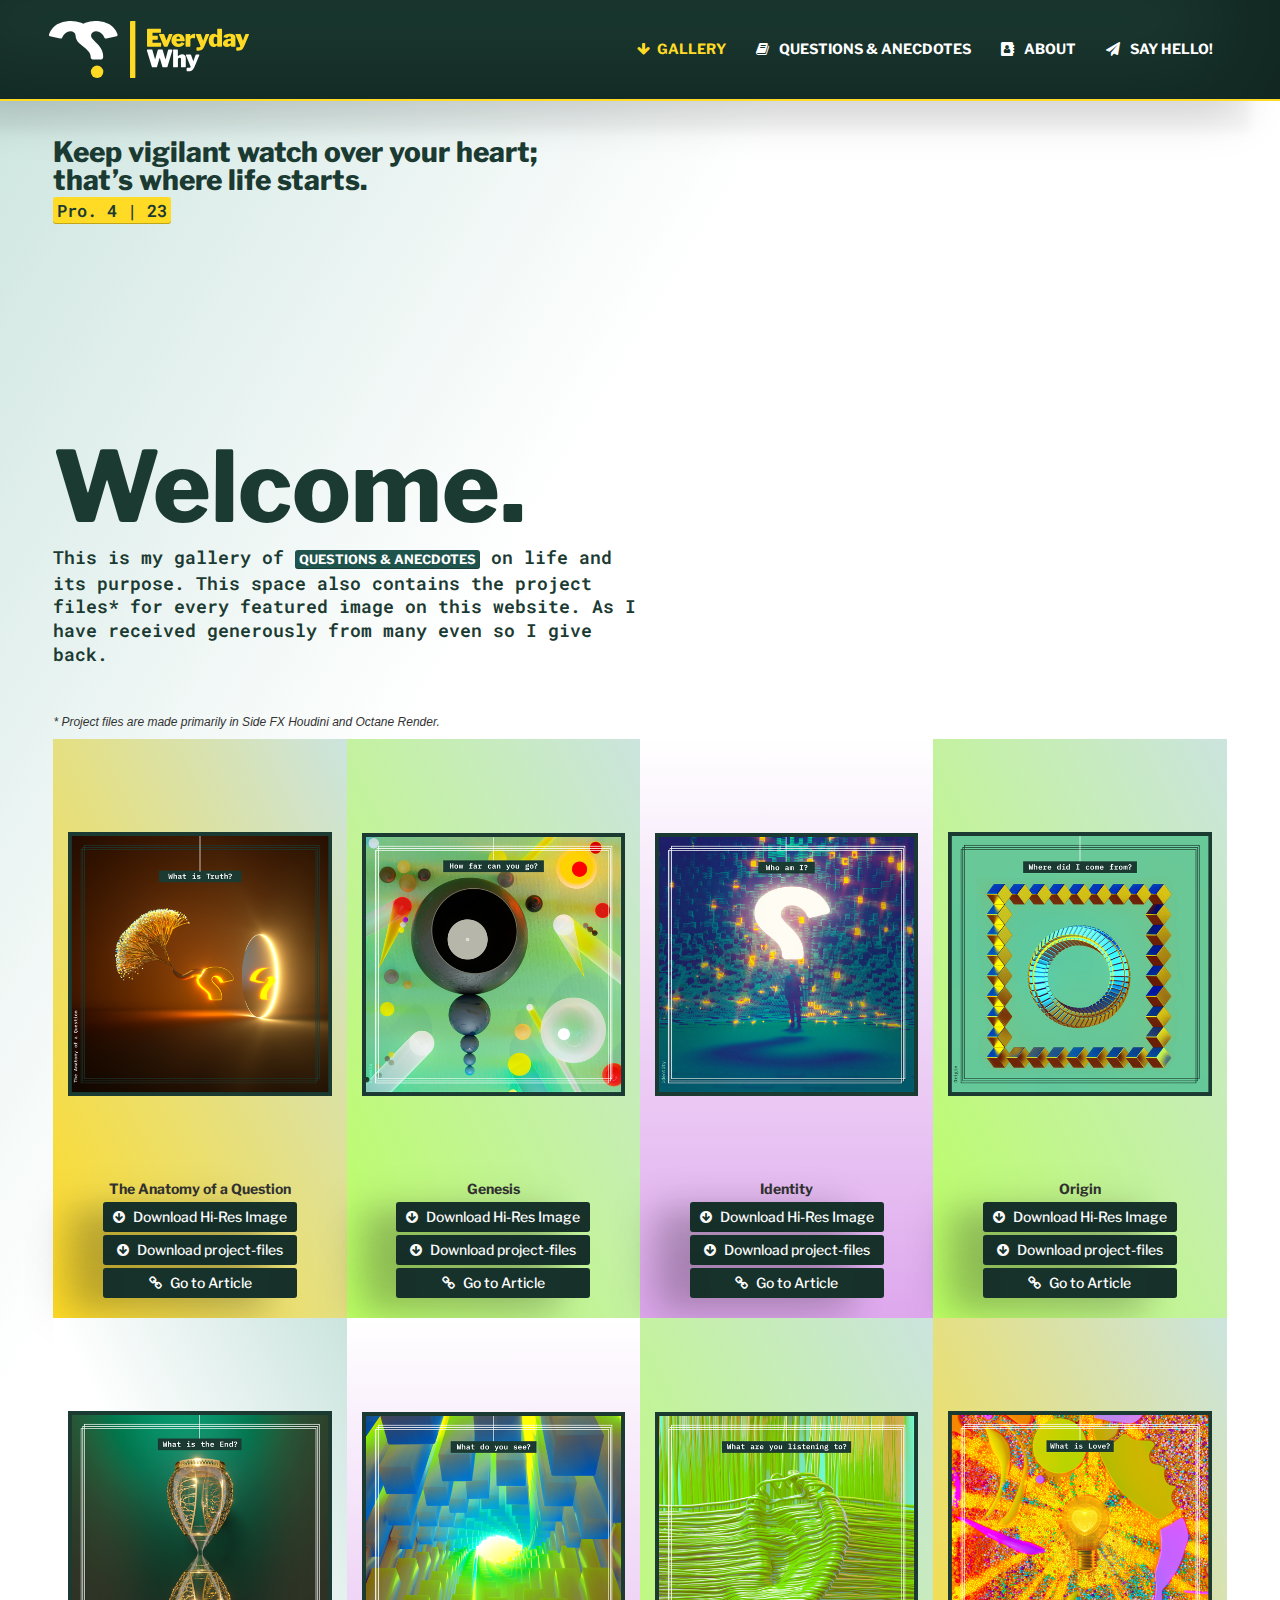
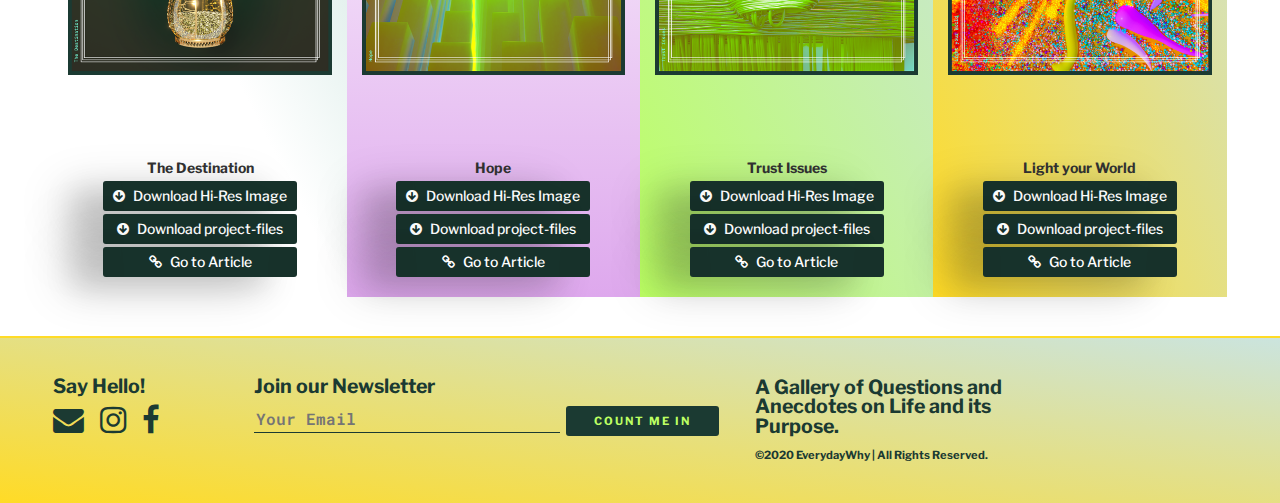
==== commit 205258b1: "typo fixed in index.html" ====
--- a/index.html
+++ b/index.html
@@ -60,7 +60,7 @@
 										<span class="input-heading"
                         >Got a question or comment?</span>
 										<div>
-											<form action="form-data.html" method="get">
+											<form action="#" method="get">
 												<label for="fname" class="sr-only">First Name</label>
 												<input
                             type="text"
@@ -104,7 +104,7 @@
 									<div class="col-xs-12 col-lg-6">
 										<div class="join-follow" id="say-hello-right">
 											<div class="newsletter">
-												<form action="form-data.html" method="get" class="form-inline">
+												<form action="#" method="get" class="form-inline">
 													<span class="input-heading"
                               >Stay in the loop?</span>
 													<label for="newsletter-email" class="sr-only"
@@ -249,10 +249,10 @@
                 ><a href="questions-anecdotes.html"
                   >Questions & Anecdotes</a
                 ></kbd>
-						on life and its purpose. This space also contains the project-files* for every featured image on
+						on life and its purpose. This space also contains the project files* for every featured image on
 						this website. As I have received generously from many even so I give back.
 					</div>
-                    <h6><em>* Project-files are made primarily in Side FX Houdini and Octane Render.</em></h6>
+                    <h6><em>* Project files are made primarily in Side FX Houdini and Octane Render.</em></h6>
 				</div>
 			</div>
 			<div class="container-fluid">
@@ -455,7 +455,7 @@
 						target="_blank"><i class="fa fa-facebook" aria-hidden="true"></i></a>
 				</div>
 				<div class="col-sm-12 col-lg-5 newsletter">
-					<form action="form-data.html" method="get" class="form-inline">
+					<form action="#" method="get" class="form-inline">
 						<span>Join our Newsletter</span>
 						<label for="footer-email" class="sr-only">Join our Newsletter</label>
 						<input
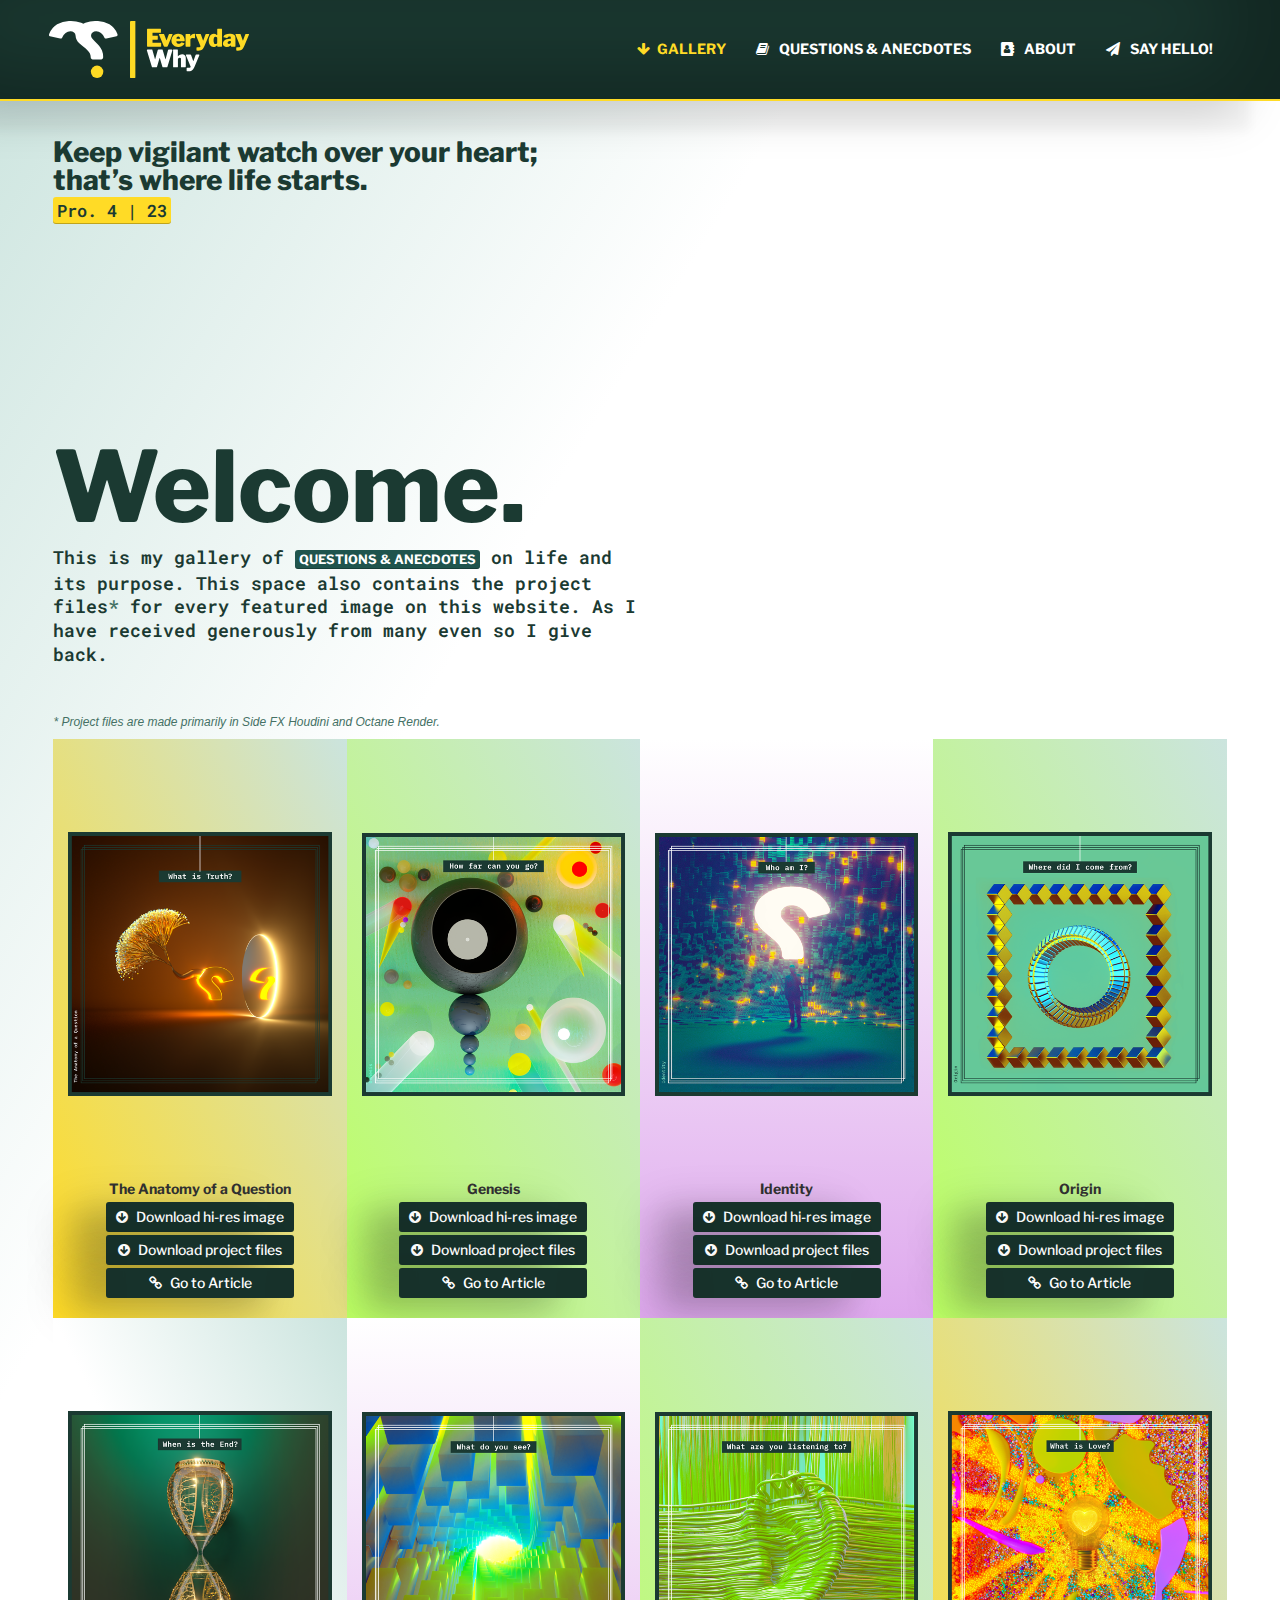
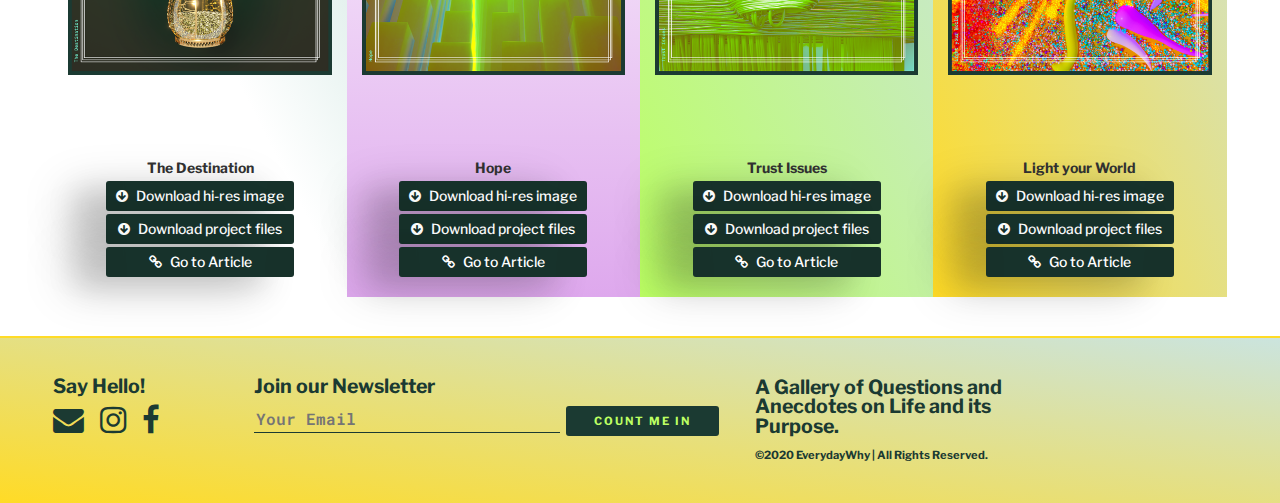
==== commit 966a532e: "Articles formatted and edited" ====
--- a/index.html
+++ b/index.html
@@ -1,41 +1,62 @@
 <!DOCTYPE html>
 <html lang="en">
-
-<head>
-	<meta name="description" content="A collection of questions and anecdotes on life and it's purpose" />
-	<meta name="keywords"
-		content="Faith, Hope, Love, Salvation, Begininngs, Death, Health, VFX, Design, Houdini, Adobe After Effects" />
-	<meta name="author" content="Rex Abba-Abba" />
-	<meta charset="UTF-8" />
-	<meta name="viewport" content="width=device-width, initial-scale=1.0" />
-	<meta http-equiv="X-UA-Compatible" content="ie=edge" />
-	<!--font awesome-->
-	<link href="https://stackpath.bootstrapcdn.com/font-awesome/4.7.0/css/font-awesome.min.css" rel="stylesheet"
-		integrity="sha384-wvfXpqpZZVQGK6TAh5PVlGOfQNHSoD2xbE+QkPxCAFlNEevoEH3Sl0sibVcOQVnN" crossorigin="anonymous" />
-	<!--bootstrap-->
-	<link rel="stylesheet" href="https://maxcdn.bootstrapcdn.com/bootstrap/3.4.1/css/bootstrap.min.css" />
-
-	<link rel="stylesheet" href="css/style.css" type="text/css" />
-
-	<script src="https://ajax.googleapis.com/ajax/libs/jquery/3.4.1/jquery.min.js"></script>
-	<script src="https://maxcdn.bootstrapcdn.com/bootstrap/3.4.1/js/bootstrap.min.js"></script>
-
-	<title>Everyday Why</title>
-</head>
-
-<body class="illuminating">
-	<section class="say-hello-section">
-		<div class="modal fade" id="say-hello-modal" tabindex="-1" role="dialog" aria-labelledby="modal-label"
-			aria-hidden="true">
-			<div class="modal-dialog modal-dialog-centered" role="document">
-				<div class="modal-content enlightening">
-					<div class="modal-header">
-						<div class="logo-modal">
-							<a href="questions-anecdotes.html"><img src="assets/images/EverydayWhyLogo-04.svg" alt="logo"
+  <head>
+    <meta
+      name="description"
+      content="A collection of questions and anecdotes on life and it's purpose"
+    />
+    <meta
+      name="keywords"
+      content="Faith, Hope, Love, Salvation, Begininngs, Death, Health, VFX, Design, Houdini, Adobe After Effects"
+    />
+    <meta name="author" content="Rex Abba-Abba" />
+    <meta charset="UTF-8" />
+    <meta name="viewport" content="width=device-width, initial-scale=1.0" />
+    <meta http-equiv="X-UA-Compatible" content="ie=edge" />
+
+    <!--Font Awesome-->
+    <link
+      href="https://stackpath.bootstrapcdn.com/font-awesome/4.7.0/css/font-awesome.min.css"
+      rel="stylesheet"
+      integrity="sha384-wvfXpqpZZVQGK6TAh5PVlGOfQNHSoD2xbE+QkPxCAFlNEevoEH3Sl0sibVcOQVnN"
+      crossorigin="anonymous"
+    />
+
+    <!--CSS-->
+    <link
+      rel="stylesheet"
+      href="https://maxcdn.bootstrapcdn.com/bootstrap/3.4.1/css/bootstrap.min.css"
+    />
+    <link rel="stylesheet" href="css/style.css" type="text/css" />
+
+    <!-- Javascript -->
+    <script src="https://ajax.googleapis.com/ajax/libs/jquery/3.4.1/jquery.min.js"></script>
+    <script src="https://maxcdn.bootstrapcdn.com/bootstrap/3.4.1/js/bootstrap.min.js"></script>
+
+    <title>Everyday Why</title>
+  </head>
+
+  <body class="illuminating">
+    <!-- Say Hello modal with contact form starts here -->
+    <section class="say-hello-section">
+      <div
+        class="modal fade"
+        id="say-hello-modal"
+        tabindex="-1"
+        role="dialog"
+        aria-labelledby="modal-label"
+        aria-hidden="true"
+      >
+        <div class="modal-dialog modal-dialog-centered" role="document">
+          <div class="modal-content enlightening">
+            <div class="modal-header">
+              <div class="logo-modal">
+                <a href="questions-anecdotes.html"
+                  ><img src="assets/images/EverydayWhyLogo-04.svg" alt="logo"
                 /></a>
-						</div>
-
-						<button
+              </div>
+
+              <button
                 type="button"
                 class="close"
                 data-dismiss="modal"
@@ -43,26 +64,34 @@
               >
                 <span id="close-icon" aria-hidden="true">&times;</span>
               </button>
-					</div>
-					<div class="modal-body">
-						<section class="say-hello">
-							<div class="container-fluid">
-								<div class="row">
-									<div class="col-xs-12 col-lg-12 hello-header" id="modal-label">Hello!</div>
-									<div class="col-xs-12 col-lg-6">
-										<p class="hello-text">
-											Questions, collaborations, updates... that would be nice.
-										</p>
-									</div>
-								</div>
-								<div class="row">
-									<div class="col-xs-12 col-lg-6">
-										<span class="input-heading"
-                        >Got a question or comment?</span>
-										<div>
-											<form action="#" method="get">
-												<label for="fname" class="sr-only">First Name</label>
-												<input
+            </div>
+            <div class="modal-body">
+              <section class="say-hello">
+                <div class="container-fluid">
+                  <div class="row">
+                    <div
+                      class="col-xs-12 col-lg-12 hello-header"
+                      id="modal-label"
+                    >
+                      Hello!
+                    </div>
+                    <div class="col-xs-12 col-lg-6">
+                      <p class="hello-text">
+                        Questions, collaborations, updates... that would be
+                        nice.
+                      </p>
+                    </div>
+                  </div>
+                  <div class="row">
+                    <!-- Question and comment form starts here -->
+                    <div class="col-xs-12 col-lg-6">
+                      <span class="input-heading"
+                        >Got a question or comment?</span
+                      >
+                      <div>
+                        <form action="#" method="get">
+                          <label for="fname" class="sr-only">First Name</label>
+                          <input
                             type="text"
                             id="fname"
                             name="firstname"
@@ -70,8 +99,10 @@
                             required
                           />
 
-												<label for="question-email" class="sr-only">Email</label>
-												<input
+                          <label for="question-email" class="sr-only"
+                            >Email</label
+                          >
+                          <input
                             type="text"
                             id="question-email"
                             name="question-email"
@@ -79,17 +110,18 @@
                             required
                           />
 
-												<label for="confirm-email" class="sr-only"
-                            >Confirm Email</label>
-												<input
+                          <label for="confirm-email" class="sr-only"
+                            >Confirm Email</label
+                          >
+                          <input
                             type="text"
                             id="confirm-email"
                             name="confirm-email"
                             placeholder="Confirm Your Email"
                             required
                           />
-												<label for="message" class="sr-only">Last Name</label>
-												<input
+                          <label for="message" class="sr-only">Last Name</label>
+                          <input
                             type="text"
                             id="message"
                             name="message"
@@ -97,71 +129,86 @@
                             required
                           />
 
-												<input type="submit" value="Start conversation" />
+                          <input type="submit" value="Start conversation" />
                         </form>
-										</div>
-									</div>
-									<div class="col-xs-12 col-lg-6">
-										<div class="join-follow" id="say-hello-right">
-											<div class="newsletter">
-												<form action="#" method="get" class="form-inline">
-													<span class="input-heading"
-                              >Stay in the loop?</span>
-													<label for="newsletter-email" class="sr-only"
-                              >Stay in the loop?</label><br />
-													<input
+                      </div>
+                    </div>
+                    <!-- Question and comment form ends here -->
+
+                    <!-- Newsletter form and Social Media icons start here -->
+                    <div class="col-xs-12 col-lg-6">
+                      <div class="join-follow" id="say-hello-right">
+                        <div class="newsletter">
+                          <form action="#" method="get" class="form-inline">
+                            <span class="input-heading">Stay in the loop?</span>
+                            <label for="newsletter-email" class="sr-only"
+                              >Stay in the loop?</label
+                            ><br />
+                            <input
                               type="text"
                               id="newsletter-email"
                               name="newsletter-email"
                               placeholder="Your Email"
                               required
                             />
-													<input
+                            <input
                               type="submit"
                               value="count me in"
                               id="join-modal"
                             />
                           </form>
-											</div>
-											<div class="icons">
-												<span class="input-heading">Follow Us</span><br />
-												<a href="https://www.instagram.com/abbaabbarex/"
-													target="_blank"><i class="fa fa-instagram" aria-hidden="true"></i></a>
-												<a href="https://www.facebook.com/ATA2B"
-													target="_blank"><i class="fa fa-facebook" aria-hidden="true"></i></a>
-											</div>
-										</div>
-									</div>
-								</div>
-							</div>
-						</section>
-						<footer id="footer-modal">
-							<div class="container-fluid">
-								<div class="row">
-									<div class="col-xs-12">
-										<h1 class="tagline">
-											A gallery of Questions and Anecdotes
-											<br class="breakpoint-large" />
+                        </div>
+                        <div class="icons">
+                          <span class="input-heading">Follow Us</span><br />
+                          <a
+                            href="https://www.instagram.com/abbaabbarex/"
+                            target="_blank"
+                            ><i class="fa fa-instagram" aria-hidden="true"></i
+                          ></a>
+                          <a
+                            href="https://www.facebook.com/ATA2B"
+                            target="_blank"
+                            ><i class="fa fa-facebook" aria-hidden="true"></i
+                          ></a>
+                        </div>
+                      </div>
+                    </div>
+                    <!-- Newsletter form and Social Media icons end here -->
+                  </div>
+                </div>
+              </section>
+
+              <!-- Modal copyright starts here -->
+              <footer id="footer-modal">
+                <div class="container-fluid">
+                  <div class="row">
+                    <div class="col-xs-12">
+                      <h1 class="tagline">
+                        A gallery of Questions and Anecdotes
+                        <br class="breakpoint-large" />
                         on Life and its Purpose.
                       </h1>
-											<div id="copyright-modal">
-												<div>©2020 EverydayWhy | All Rights Reserved.</div>
-											</div>
-									</div>
-								</div>
-							</div>
-						</footer>
-					</div>
-				</div>
-			</div>
-		</div>
-	</section>
-
-	<header>
-		<nav class="navbar navbar-default" id="nav">
-			<div class="container-fluid">
-				<div class="navbar-header">
-					<button
+                      <div id="copyright-modal">
+                        <div>©2020 EverydayWhy | All Rights Reserved.</div>
+                      </div>
+                    </div>
+                  </div>
+                </div>
+              </footer>
+              <!-- Modal copyright ends here -->
+            </div>
+          </div>
+        </div>
+      </div>
+    </section>
+    <!-- Say Hello modal with contact form ends here -->
+
+    <!-- Responsive navigation bar starts here -->
+    <header>
+      <nav class="navbar navbar-default" id="nav">
+        <div class="container-fluid">
+          <div class="navbar-header">
+            <button
               type="button"
               class="navbar-toggle"
               data-toggle="collapse"
@@ -169,353 +216,438 @@
             >
               <i class="fa fa-bars fa-lg" aria-hidden="true"></i>
             </button>
-					<a href="index.html" class="navbar-brand logo"></a>
-				</div>
-				<div class="collapse navbar-collapse" id="nav-collapsible">
-					<ul class="nav navbar-nav navbar-right">
-						<li class="link">
-							<a href="index.html" class="active-link active gallery-link">
-								<i class="fa fa-arrow-down" aria-hidden="true"></i><span>gallery</span></a>
-						</li>
-						<li class="link dropdown">
-							<a href="questions-anecdotes.html"><i class="fa fa-book" aria-hidden="true"></i><span> Questions & Anecdotes </span>
-							</a>
-						</li>
-						<li class="link">
-							<a href="#" onclick="visibiltySwitch()"
-								id="about-link"><i class="fa fa-address-book" aria-hidden="true"></i>
-								<span>About</span></a>
-						</li>
-						<li class="link">
-							<a data-toggle="modal" href="#say-hello-modal" class="hello-link">
-								<i class="fa fa-send" aria-hidden="true"></i>
-								<span>Say Hello!</span></a>
-						</li>
-					</ul>
-				</div>
-			</div>
-			<a href="#" onclick="topScroll()" id="scroll-to-top">
-				<i class="fa fa-long-arrow-left" aria-hidden="true"></i>
-				<span>Back to Top</span></a>
-		</nav>
-	</header>
-	<section class="jumbotron">
-		<div class="container-fluid">
-			<div class="row">
-				<div class="col-xs-12" id="about">
-					<div class="about-header">
-						<i class="fa fa-circle" aria-hidden="true"></i>
-					</div>
-
-					<p id="about-text">
-						Hi, my name is Rex and I’m a creative. <br />
+            <a href="index.html" class="navbar-brand logo"></a>
+          </div>
+          <div class="collapse navbar-collapse" id="nav-collapsible">
+            <ul class="nav navbar-nav navbar-right">
+              <li class="link">
+                <a href="index.html" class="active-link active gallery-link">
+                  <i class="fa fa-arrow-down" aria-hidden="true"></i
+                  ><span>gallery</span></a
+                >
+              </li>
+              <li class="link dropdown">
+                <a href="questions-anecdotes.html"
+                  ><i class="fa fa-book" aria-hidden="true"></i
+                  ><span> Questions & Anecdotes </span>
+                </a>
+              </li>
+              <li class="link">
+                <a href="#" onclick="visibiltySwitch()" id="about-link"
+                  ><i class="fa fa-address-book" aria-hidden="true"></i>
+                  <span>About</span></a
+                >
+              </li>
+              <li class="link">
+                <a
+                  data-toggle="modal"
+                  href="#say-hello-modal"
+                  class="hello-link"
+                >
+                  <i class="fa fa-send" aria-hidden="true"></i>
+                  <span>Say Hello!</span></a
+                >
+              </li>
+            </ul>
+          </div>
+        </div>
+        <a href="#" onclick="topScroll()" id="scroll-to-top">
+          <i class="fa fa-long-arrow-left" aria-hidden="true"></i>
+          <span>Back to Top</span></a
+        >
+      </nav>
+    </header>
+    <!-- Responsive navigation bar ends here -->
+
+    <!-- Welcome quote and About section starts here -->
+    <section class="jumbotron">
+      <div class="container-fluid">
+        <div class="row">
+          <div class="col-xs-12" id="about">
+            <div class="about-header">
+              <i class="fa fa-circle" aria-hidden="true"></i>
+            </div>
+            <p id="about-text">
+              Hi, my name is Rex and I’m a creative. <br />
               I am also an autodidact philomath.<br />
               But most of all, I am a Christian. <br />
-              I have a curious mind, I strive to understand,
-              and so I ask a lot of questions.<br />
-              I ask, then research, then talk, then ask again,
-              then research and then discuss until I find answers. <br />
-              I share a lot of my processes with my wife who is
-              a researcher and often helps my process. <br />
+              I have a curious mind, I strive to understand, and so I ask a lot
+              of questions.<br />
+              I ask, then research, then talk, then ask again, then research and
+              then discuss until I find answers. <br />
+              I share a lot of my processes with my wife who is a researcher and
+              often helps my process. <br />
               Sometimes, I find new understanding in my son. <br />
               This is a personal diary into my questions about life. <br />
-              I think of simple ways to interpret life’s concepts,
-              and here, I share my thoughts.<br />
+              I think of simple ways to interpret life’s concepts, and here, I
+              share my thoughts.<br />
             </p>
-
-				</div>
-			</div>
-			<div class="row">
-				<div class="col-xs-12" id="welcome">
-					<div>
-						Keep vigilant watch over your heart; that’s where life starts.
-					</div>
-					<kbd>Pro. 4 | 23</kbd>
-				</div>
-			</div>
-		</div>
-	</section>
-
-	<section class="gallery">
-		<div class="container-fluid">
-			<div class="row">
-				<div class="col-xs-12 col-lg-12 gallery-header">
-					Welcome.
-				</div>
-				<div class="col-xs-12 col-lg-12">
-					<div class="gallery-header-tagline">
-						This is my gallery of
-						<kbd
+          </div>
+        </div>
+        <div class="row">
+          <div class="col-xs-12" id="welcome">
+            <div>
+              Keep vigilant watch over your heart; that’s where life starts.
+            </div>
+            <kbd>Pro. 4 | 23</kbd>
+          </div>
+        </div>
+      </div>
+    </section>
+    <!-- Welcome quote and About section ends here -->
+
+    <!-- Article image gallery starts here -->
+    <section class="gallery">
+      <div class="container-fluid">
+        <div class="row">
+          <div class="col-xs-12 col-lg-12 gallery-header">
+            Welcome.
+          </div>
+          <div class="col-xs-12 col-lg-12">
+            <div class="gallery-header-tagline">
+              This is my gallery of
+              <kbd
                 ><a href="questions-anecdotes.html"
                   >Questions & Anecdotes</a
-                ></kbd>
-						on life and its purpose. This space also contains the project files* for every featured image on
-						this website. As I have received generously from many even so I give back.
-					</div>
-                    <h6><em>* Project files are made primarily in Side FX Houdini and Octane Render.</em></h6>
-				</div>
-			</div>
-			<div class="container-fluid">
-				<div class="row">
-					<div class="col-xs-12 col-md-6 col-lg-3 link-container happy">
-						<div class="question-image-gallery"></div>
-						<ul class="list-group list-group-flush">
-							<span class="image-title">The Anatomy of a Question</span>
-							<li class="list-group-item">
-								<a class="card-link" href="assets/hi-res-images/The-Anatomy-of-a-Question-2K.png"
-									download><i class="fa fa-arrow-circle-down" aria-hidden="true"></i>
-									Download Hi-Res Image</a>
-							</li>
-							<li class="list-group-item">
-								<a class="card-link" href="assets/project-files/The-Anatomy-of-a-Question.hiplc"
-									download><i class="fa fa-arrow-circle-down" aria-hidden="true"></i>
-									Download project-files</a>
-							</li>
-							<li class="list-group-item">
-								<a class="card-link"
-									href="questions-anecdotes.html#article-one"><i class="fa fa-link" aria-hidden="true"></i>
-									Go to
-									Article</a>
-							</li>
-						</ul>
-					</div>
-					<div class="col-xs-12 col-md-6 col-lg-3 link-container inspiring">
-						<div class="genesis-image-gallery"></div>
-
-						<ul class="list-group list-group-flush">
-							<span class="image-title">Genesis</span>
-							<li class="list-group-item">
-								<a class="card-link" href="assets/hi-res-images/Genesis-2K.png"
-									download><i class="fa fa-arrow-circle-down" aria-hidden="true"></i>
-									Download Hi-Res Image</a>
-							</li>
-							<li class="list-group-item">
-								<a class="card-link" href="assets/project-files/Genesis.hiplc"
-									download><i class="fa fa-arrow-circle-down" aria-hidden="true"></i>
-									Download project-files</a>
-							</li>
-							<li class="list-group-item">
-								<a class="card-link"
-									href="questions-anecdotes.html#article-two"><i class="fa fa-link" aria-hidden="true"></i>
-									Go to
-									Article</a>
-							</li>
-						</ul>
-					</div>
-					<div class="col-xs-12 col-md-6 col-lg-3 link-container educational">
-						<div class="identity-image-gallery"></div>
-						<ul class="list-group list-group-flush">
-							<span class="image-title">Identity</span>
-							<li class="list-group-item">
-								<a class="card-link" href="assets/hi-res-images/Identity-2K.png"
-									download><i class="fa fa-arrow-circle-down" aria-hidden="true"></i>
-									Download Hi-Res Image</a>
-							</li>
-							<li class="list-group-item">
-								<a class="card-link" href="assets/project-files/Identity.hiplc"
-									download><i class="fa fa-arrow-circle-down" aria-hidden="true"></i>
-									Download project-files</a>
-							</li>
-							<li class="list-group-item">
-								<a class="card-link"
-									href="questions-anecdotes.html#article-three"><i class="fa fa-link" aria-hidden="true"></i>
-									Go to
-									Article</a>
-							</li>
-						</ul>
-					</div>
-					<div class="col-xs-12 col-md-6 col-lg-3 link-container inspiring">
-						<div class="origin-image-gallery"></div>
-						<ul class="list-group list-group-flush">
-							<span class="image-title">Origin</span>
-							<li class="list-group-item">
-								<a class="card-link" href="assets/hi-res-images/Origin-2K.png"
-									download><i class="fa fa-arrow-circle-down" aria-hidden="true"></i>
-									Download Hi-Res Image</a>
-							</li>
-							<li class="list-group-item">
-								<a class="card-link" href="assets/project-files/Origin.hiplc"
-									download><i class="fa fa-arrow-circle-down" aria-hidden="true"></i>
-									Download project-files</a>
-							</li>
-							<li class="list-group-item">
-								<a class="card-link"
-									href="questions-anecdotes.html#article-four"><i class="fa fa-link" aria-hidden="true"></i>
-									Go to
-									Article</a>
-							</li>
-						</ul>
-					</div>
-				</div>
-				<div class="row">
-					<div class="col-xs-12 col-md-6 col-lg-3 link-container plain">
-						<div class="destination-image-gallery"></div>
-						<ul class="list-group list-group-flush">
-							<span class="image-title">The Destination</span>
-							<li class="list-group-item">
-								<a class="card-link" href="assets/hi-res-images/Destination-2K.png"
-									download><i class="fa fa-arrow-circle-down" aria-hidden="true"></i>
-									Download Hi-Res Image</a>
-							</li>
-							<li class="list-group-item">
-								<a class="card-link" href="assets/project-files/Destination.hiplc"
-									download><i class="fa fa-arrow-circle-down" aria-hidden="true"></i>
-									Download project-files</a>
-							</li>
-							<li class="list-group-item">
-								<a class="card-link"
-									href="questions-anecdotes.html#article-five"><i class="fa fa-link" aria-hidden="true"></i>
-									Go to
-									Article</a>
-							</li>
-						</ul>
-					</div>
-					<div class="col-xs-12 col-md-6 col-lg-3 link-container educational">
-						<div class="hope-image-gallery"></div>
-
-						<ul class="list-group list-group-flush">
-							<span class="image-title">Hope</span>
-							<li class="list-group-item">
-								<a class="card-link" href="assets/hi-res-images/Hope-2K.png"
-									download><i class="fa fa-arrow-circle-down" aria-hidden="true"></i>
-									Download Hi-Res Image</a>
-							</li>
-							<li class="list-group-item">
-								<a class="card-link" href="assets/project-files/Hope.hiplc"
-									download><i class="fa fa-arrow-circle-down" aria-hidden="true"></i>
-									Download project-files</a>
-							</li>
-							<li class="list-group-item">
-								<a class="card-link"
-									href="questions-anecdotes.html#article-six"><i class="fa fa-link" aria-hidden="true"></i>
-									Go to
-									Article</a>
-							</li>
-						</ul>
-					</div>
-					<div class="col-xs-12 col-md-6 col-lg-3 link-container inspiring">
-						<div class="trust-issues-image-gallery"></div>
-						<ul class="list-group list-group-flush">
-							<span class="image-title">Trust Issues</span>
-							<li class="list-group-item">
-								<a class="card-link" href="assets/hi-res-images/Trust-Issues-2K.png"
-									download><i class="fa fa-arrow-circle-down" aria-hidden="true"></i>
-									Download Hi-Res Image</a>
-							</li>
-							<li class="list-group-item">
-								<a class="card-link" href="assets/project-files/Trust.hiplc"
-									download><i class="fa fa-arrow-circle-down" aria-hidden="true"></i>
-									Download project-files</a>
-							</li>
-							<li class="list-group-item">
-								<a class="card-link"
-									href="questions-anecdotes.html#article-seven"><i class="fa fa-link" aria-hidden="true"></i>
-									Go to
-									Article</a>
-							</li>
-						</ul>
-					</div>
-					<div class="col-xs-12 col-md-6 col-lg-3 link-container happy">
-						<div class="light-image-gallery"></div>
-						<ul class="list-group list-group-flush">
-							<span class="image-title">Light your World</span>
-							<li class="list-group-item">
-								<a class="card-link" href="assets/hi-res-images/Light-your-world-2K.png"
-									download><i class="fa fa-arrow-circle-down" aria-hidden="true"></i>
-									Download Hi-Res Image</a>
-							</li>
-							<li class="list-group-item">
-								<a class="card-link" href="assets/project-files/Light-your-world.hiplc"
-									download><i class="fa fa-arrow-circle-down" aria-hidden="true"></i>
-									Download project-files</a>
-							</li>
-							<li class="list-group-item">
-								<a class="card-link"
-									href="questions-anecdotes.html#article-eight"><i class="fa fa-link" aria-hidden="true"></i>
-									Go to
-									Article</a>
-							</li>
-						</ul>
-					</div>
-				</div>
-			</div>
-		</div>
-	</section>
-
-	<footer class="happy">
-		<div class="container-fluid">
-			<div class="row">
-				<div class="col-sm-12 col-lg-2 icons">
-					<a data-toggle="modal" href="#say-hello-modal" class="hello"><span>Say Hello!</span></a>
-					<a href="mailto:rex@everydaywhy.me"
-						target="_blank"><i class="fa fa-envelope" aria-hidden="true"></i></a>
-					<a href="https://www.instagram.com/abbaabbarex/"
-						target="_blank"><i class="fa fa-instagram" aria-hidden="true"></i></a>
-					<a href="https://www.facebook.com/ATA2B"
-						target="_blank"><i class="fa fa-facebook" aria-hidden="true"></i></a>
-				</div>
-				<div class="col-sm-12 col-lg-5 newsletter">
-					<form action="#" method="get" class="form-inline">
-						<span>Join our Newsletter</span>
-						<label for="footer-email" class="sr-only">Join our Newsletter</label>
-						<input
+                ></kbd
+              >
+              on life and its purpose. This space also contains the project
+              files<span class="flag">*</span> for every featured image on this website. As I have
+              received generously from many even so I give back.
+            </div>
+            <h6>
+              <em class="flag"
+                >* Project files are made primarily in Side FX Houdini and
+                Octane Render.</em
+              >
+            </h6>
+          </div>
+        </div>
+        <div class="container-fluid">
+          <div class="row">
+            <div class="col-xs-12 col-md-6 col-lg-3 link-container happy">
+              <div class="question-image-gallery"></div>
+              <ul class="list-group list-group-flush">
+                <li class="image-title">The Anatomy of a Question</li>
+                <li class="list-group-item">
+                  <a
+                    class="card-link"
+                    href="assets/hi-res-images/The-Anatomy-of-a-Question-2K.png"
+                    download
+                    ><i class="fa fa-arrow-circle-down" aria-hidden="true"></i>
+                    Download hi-res image</a
+                  >
+                </li>
+                <li class="list-group-item">
+                  <a
+                    class="card-link"
+                    href="assets/project-files/The-Anatomy-of-a-Question.hiplc"
+                    download
+                    ><i class="fa fa-arrow-circle-down" aria-hidden="true"></i>
+                    Download project files</a
+                  >
+                </li>
+                <li class="list-group-item">
+                  <a
+                    class="card-link"
+                    href="questions-anecdotes.html#article-one"
+                    ><i class="fa fa-link" aria-hidden="true"></i> Go to
+                    Article</a
+                  >
+                </li>
+              </ul>
+            </div>
+            <div class="col-xs-12 col-md-6 col-lg-3 link-container inspiring">
+              <div class="genesis-image-gallery"></div>
+
+              <ul class="list-group list-group-flush">
+                <li class="image-title">Genesis</li>
+                <li class="list-group-item">
+                  <a
+                    class="card-link"
+                    href="assets/hi-res-images/Genesis-2K.png"
+                    download
+                    ><i class="fa fa-arrow-circle-down" aria-hidden="true"></i>
+                    Download hi-res image</a
+                  >
+                </li>
+                <li class="list-group-item">
+                  <a
+                    class="card-link"
+                    href="assets/project-files/Genesis.hiplc"
+                    download
+                    ><i class="fa fa-arrow-circle-down" aria-hidden="true"></i>
+                    Download project files</a
+                  >
+                </li>
+                <li class="list-group-item">
+                  <a
+                    class="card-link"
+                    href="questions-anecdotes.html#article-two"
+                    ><i class="fa fa-link" aria-hidden="true"></i> Go to
+                    Article</a
+                  >
+                </li>
+              </ul>
+            </div>
+            <div class="col-xs-12 col-md-6 col-lg-3 link-container educational">
+              <div class="identity-image-gallery"></div>
+              <ul class="list-group list-group-flush">
+                <li class="image-title">Identity</li>
+                <li class="list-group-item">
+                  <a
+                    class="card-link"
+                    href="assets/hi-res-images/Identity-2K.png"
+                    download
+                    ><i class="fa fa-arrow-circle-down" aria-hidden="true"></i>
+                    Download hi-res image</a
+                  >
+                </li>
+                <li class="list-group-item">
+                  <a
+                    class="card-link"
+                    href="assets/project-files/Identity.hiplc"
+                    download
+                    ><i class="fa fa-arrow-circle-down" aria-hidden="true"></i>
+                    Download project files</a
+                  >
+                </li>
+                <li class="list-group-item">
+                  <a
+                    class="card-link"
+                    href="questions-anecdotes.html#article-three"
+                    ><i class="fa fa-link" aria-hidden="true"></i> Go to
+                    Article</a
+                  >
+                </li>
+              </ul>
+            </div>
+            <div class="col-xs-12 col-md-6 col-lg-3 link-container inspiring">
+              <div class="origin-image-gallery"></div>
+              <ul class="list-group list-group-flush">
+                <li class="image-title">Origin</li>
+                <li class="list-group-item">
+                  <a
+                    class="card-link"
+                    href="assets/hi-res-images/Origin-2K.png"
+                    download
+                    ><i class="fa fa-arrow-circle-down" aria-hidden="true"></i>
+                    Download hi-res image</a
+                  >
+                </li>
+                <li class="list-group-item">
+                  <a
+                    class="card-link"
+                    href="assets/project-files/Origin.hiplc"
+                    download
+                    ><i class="fa fa-arrow-circle-down" aria-hidden="true"></i>
+                    Download project files</a
+                  >
+                </li>
+                <li class="list-group-item">
+                  <a
+                    class="card-link"
+                    href="questions-anecdotes.html#article-four"
+                    ><i class="fa fa-link" aria-hidden="true"></i> Go to
+                    Article</a
+                  >
+                </li>
+              </ul>
+            </div>
+          </div>
+          <div class="row">
+            <div class="col-xs-12 col-md-6 col-lg-3 link-container plain">
+              <div class="destination-image-gallery"></div>
+              <ul class="list-group list-group-flush">
+                <li class="image-title">The Destination</li>
+                <li class="list-group-item">
+                  <a
+                    class="card-link"
+                    href="assets/hi-res-images/Destination-2K.png"
+                    download
+                    ><i class="fa fa-arrow-circle-down" aria-hidden="true"></i>
+                    Download hi-res image</a
+                  >
+                </li>
+                <li class="list-group-item">
+                  <a
+                    class="card-link"
+                    href="assets/project-files/Destination.hiplc"
+                    download
+                    ><i class="fa fa-arrow-circle-down" aria-hidden="true"></i>
+                    Download project files</a
+                  >
+                </li>
+                <li class="list-group-item">
+                  <a
+                    class="card-link"
+                    href="questions-anecdotes.html#article-five"
+                    ><i class="fa fa-link" aria-hidden="true"></i> Go to
+                    Article</a
+                  >
+                </li>
+              </ul>
+            </div>
+            <div class="col-xs-12 col-md-6 col-lg-3 link-container educational">
+              <div class="hope-image-gallery"></div>
+
+              <ul class="list-group list-group-flush">
+                <li class="image-title">Hope</li>
+                <li class="list-group-item">
+                  <a
+                    class="card-link"
+                    href="assets/hi-res-images/Hope-2K.png"
+                    download
+                    ><i class="fa fa-arrow-circle-down" aria-hidden="true"></i>
+                    Download hi-res image</a
+                  >
+                </li>
+                <li class="list-group-item">
+                  <a
+                    class="card-link"
+                    href="assets/project-files/Hope.hiplc"
+                    download
+                    ><i class="fa fa-arrow-circle-down" aria-hidden="true"></i>
+                    Download project files</a
+                  >
+                </li>
+                <li class="list-group-item">
+                  <a
+                    class="card-link"
+                    href="questions-anecdotes.html#article-six"
+                    ><i class="fa fa-link" aria-hidden="true"></i> Go to
+                    Article</a
+                  >
+                </li>
+              </ul>
+            </div>
+            <div class="col-xs-12 col-md-6 col-lg-3 link-container inspiring">
+              <div class="trust-issues-image-gallery"></div>
+              <ul class="list-group list-group-flush">
+                <li class="image-title">Trust Issues</li>
+                <li class="list-group-item">
+                  <a
+                    class="card-link"
+                    href="assets/hi-res-images/Trust-Issues-2K.png"
+                    download
+                    ><i class="fa fa-arrow-circle-down" aria-hidden="true"></i>
+                    Download hi-res image</a
+                  >
+                </li>
+                <li class="list-group-item">
+                  <a
+                    class="card-link"
+                    href="assets/project-files/Trust.hiplc"
+                    download
+                    ><i class="fa fa-arrow-circle-down" aria-hidden="true"></i>
+                    Download project files</a
+                  >
+                </li>
+                <li class="list-group-item">
+                  <a
+                    class="card-link"
+                    href="questions-anecdotes.html#article-seven"
+                    ><i class="fa fa-link" aria-hidden="true"></i> Go to
+                    Article</a
+                  >
+                </li>
+              </ul>
+            </div>
+            <div class="col-xs-12 col-md-6 col-lg-3 link-container happy">
+              <div class="light-image-gallery"></div>
+              <ul class="list-group list-group-flush">
+                <li class="image-title">Light your World</li>
+                <li class="list-group-item">
+                  <a
+                    class="card-link"
+                    href="assets/hi-res-images/Light-your-world-2K.png"
+                    download
+                    ><i class="fa fa-arrow-circle-down" aria-hidden="true"></i>
+                    Download hi-res image</a
+                  >
+                </li>
+                <li class="list-group-item">
+                  <a
+                    class="card-link"
+                    href="assets/project-files/Light-your-world.hiplc"
+                    download
+                    ><i class="fa fa-arrow-circle-down" aria-hidden="true"></i>
+                    Download project files</a
+                  >
+                </li>
+                <li class="list-group-item">
+                  <a
+                    class="card-link"
+                    href="questions-anecdotes.html#article-eight"
+                    ><i class="fa fa-link" aria-hidden="true"></i> Go to
+                    Article</a
+                  >
+                </li>
+              </ul>
+            </div>
+          </div>
+        </div>
+      </div>
+    </section>
+    <!-- Article image gallery ends here -->
+
+    <!-- Footer starts here -->
+    <footer class="happy">
+      <div class="container-fluid">
+        <div class="row">
+          <!-- Say Hello Modal hyperlink starts here -->
+          <div class="col-sm-12 col-lg-2 icons">
+            <a data-toggle="modal" href="#say-hello-modal" class="hello"
+              ><span>Say Hello!</span></a
+            >
+            <a href="mailto:rex@everydaywhy.me" target="_blank"
+              ><i class="fa fa-envelope" aria-hidden="true"></i
+            ></a>
+            <a href="https://www.instagram.com/abbaabbarex/" target="_blank"
+              ><i class="fa fa-instagram" aria-hidden="true"></i
+            ></a>
+            <a href="https://www.facebook.com/ATA2B" target="_blank"
+              ><i class="fa fa-facebook" aria-hidden="true"></i
+            ></a>
+          </div>
+          <!-- Say Hello Modal hyperlink ends here -->
+
+          <!-- Newsletter update form starts here -->
+          <div class="col-sm-12 col-lg-5 newsletter">
+            <form action="#" method="get" class="form-inline">
+              <span>Join our Newsletter</span>
+              <label for="footer-email" class="sr-only"
+                >Join our Newsletter</label
+              >
+              <input
                 type="text"
                 id="footer-email"
                 name="footer-email"
                 placeholder="Your Email"
                 required
               />
-						<input type="submit" value="count me in" id="join" />
+              <input type="submit" value="count me in" id="join" />
             </form>
-				</div>
-
-				<div class="col-sm-12 col-lg-3">
-					<div class="tagline">
-						A Gallery of Questions and Anecdotes on
-						<br class="breakpoint-large" />
+          </div>
+          <!-- Newsletter update form ends here -->
+
+          <!-- Copyright starts here -->
+          <div class="col-sm-12 col-lg-3">
+            <div class="tagline">
+              A Gallery of Questions and Anecdotes on
+              <br class="breakpoint-large" />
               Life and its Purpose.
             </div>
-						<div id="copyright">
-							©2020 EverydayWhy | All Rights Reserved.
-						</div>
-					</div>
-				</div>
-			</div>
-	</footer>
-	<script>
-		// Scroll to the top of the page - code project
-      jQuery(document).ready(function ($) {
-        $(window).scroll(function () {
-          if ($(this).scrollTop() > 50) {
-            $("#scroll-to-top").fadeIn("slow");
-          } else {
-            $("#scroll-to-top").fadeOut("slow");
-          }
-        });
-        $("#scroll-to-top").click(function () {
-          $("html, body").animate({ scrollTop: 0 }, 500, "swing");
-          return false;
-        });
-      });
-
-      //Switch between welcome and about sections
-
-      $("#about").hide();
-      $("#about-link").on("click", function () {
-        $("#welcome, #about").slideToggle(600);
-      });
-
-      //Style "About" nav link after each click
-      var aboutLink = document.getElementById("about-link");
-      aboutLink.addEventListener("click", function () {
-        var clicked = document.getElementsByClassName("clicked");
-        if (this.className !== "clicked") {
-          this.className += "clicked";
-        } else {
-          clicked[0].className = clicked[0].className.replace("clicked", "");
-        }
-      });
-	</script>
-</body>
-
-</html>+            <div id="copyright">
+              ©2020 EverydayWhy | All Rights Reserved.
+            </div>
+          </div>
+          <!-- Copyright ends here -->
+        </div>
+      </div>
+    </footer>
+    <!-- Footer ends here -->
+
+    <script src="js/script.js"></script>
+  </body>
+</html>
--- a/css/style.css
+++ b/css/style.css
@@ -1,12 +1,13 @@
+/*----------------------------------------------Google fonts start here----------------------------------------*/
 @import url("https://fonts.googleapis.com/css?family=Libre+Franklin: 100,200,300,400,500,600,700,800,900 &display=swap");
-@import url("https://fonts.googleapis.com/css2?family=IBM+Plex+Mono: 100,200,300,400,500,600,700,800,900 &display=swap");
 @import url("https://fonts.googleapis.com/css2?family=Roboto+Mono:wght@400;500;700&display=swap");
-
-/*----------------------------------------------Utilities----------------------------------------*/
+/*----------------------------------------------Google fonts end here----------------------------------------*/
+
 body {
   position: relative;
 }
 
+/*----------------------------------------------Utilities start here----------------------------------------*/
 kbd {
   font-family: "Libre Franklin", sans-serif;
   font-weight: 600;
@@ -22,9 +23,9 @@
 hr {
   border: 1px solid #ffdb26;
 }
-
-/*----------------------------------------------Header----------------------------------------*/
-
+/*----------------------------------------------Utilities end here----------------------------------------*/
+
+/*----------------------------------------------Responsive navigation bar starts here----------------------------------------*/
 .navbar {
   border-radius: 0;
   margin: 0 auto;
@@ -184,7 +185,6 @@
   border-radius: 3px;
   font-size: 10px;
   font-weight: 900;
-  transform-origin: left bottom length 0;
   transform: rotate(90deg);
   text-transform: uppercase;
   margin: 0 auto;
@@ -198,9 +198,9 @@
   background-color: #ffdb26;
   text-decoration: none;
 }
-
-/*----------------------------------------------Jumbotron----------------------------------------*/
-
+/*----------------------------------------------Responsive navigation bar ends here----------------------------------------*/
+
+/*----------------------------------------------Welcome quote and About section starts here----------------------------------------*/
 .jumbotron {
   margin: 0 auto;
   border: 0;
@@ -278,9 +278,9 @@
   left: 100px;
   mix-blend-mode: darken;
 }
-
-/*----------------------------------------------Articles----------------------------------------*/
-
+/*----------------------------------------------Welcome quote and About section ends here----------------------------------------*/
+
+/*----------------------------------------------Articles start here----------------------------------------*/
 .article-collection-bg {
   padding: 5% 3%;
 }
@@ -327,6 +327,11 @@
   width: 100%;
   padding-right: 0;
   letter-spacing: 0px;
+  display: block;
+  position: relative;
+  height: 100%;
+  left: 0;
+  top: 0;
 }
 
 .article-block .panel-group .panel .panel-body {
@@ -428,7 +433,7 @@
   background-color: transparent;
 }
 
-.article-block .panel-group .panel .panel-heading a:before {
+.article-block .panel-group .panel .panel-heading .panel-title a:before {
   float: right;
   font-family: FontAwesome;
   content: "\f0d8";
@@ -439,8 +444,9 @@
 .article-block
   .panel-group
   .panel
-  .panel-heading[aria-expanded="false"]
-  a:before {
+  .panel-heading
+  .panel-title
+  a[aria-expanded="false"]:before {
   float: right;
   content: "\f0d7";
 }
@@ -458,8 +464,12 @@
   transition-timing-function: cubic-bezier(0.14, 0.01, 0.5, 1.01);
 }
 
-/*----------------------------------------------Footer----------------------------------------*/
-
+.flag {
+    color: #457165;
+}
+/*----------------------------------------------Articles end here----------------------------------------*/
+
+/*----------------------------------------------Footer starts here----------------------------------------*/
 footer {
   color: #1b3a32;
   padding: 40px 3%;
@@ -590,9 +600,9 @@
   -webkit-text-fill-color: #1b3a32;
   transition: background-color 5000s ease-in-out 0s;
 }
-
-/*----------------------------------------------Say-Hello----------------------------------------*/
-
+/*----------------------------------------------Footer ends here----------------------------------------*/
+
+/*----------------------------------------------Say Hello modal with contact form starts here----------------------------------------*/
 .modal-header {
   position: relative;
   margin: 30px 0;
@@ -776,9 +786,9 @@
   padding-top: 3.6em;
   padding-bottom: 3.6em;
 }
-
-/*----------------------------------------------gallery Page----------------------------------------*/
-
+/*----------------------------------------------Say Hello modal with contact form ends here----------------------------------------*/
+
+/*----------------------------------------------Article image gallery starts here----------------------------------------*/
 .gallery {
   padding: 3% 3%;
   margin: 0 auto;
@@ -924,6 +934,7 @@
   background-color: transparent;
   font-family: "Libre Franklin", sans-serif;
   font-weight: 700;
+  list-style-type: none;
 }
 .gallery .list-group-item {
   border: 0;
@@ -961,9 +972,9 @@
 .list-group-flush {
   margin: 0;
 }
-
-/*----------------------------------------------Custom Scrollbar----------------------------------------*/
-
+/*----------------------------------------------Article image gallery ends here----------------------------------------*/
+
+/*----------------------------------------------Custom Scrollbar starts here - https://www.w3schools.com/howto/howto_css_custom_scrollbar.asp----------------------------------------*/
 /* width */
 ::-webkit-scrollbar {
   width: 15px;
@@ -986,9 +997,9 @@
   background: rgba(255, 255, 255, 0.521);
   border: 1px solid;
 }
-
-/*----------------------------------------------Accent colours----------------------------------------*/
-
+/*----------------------------------------------Custom Scrollbar ends here - https://www.w3schools.com/howto/howto_css_custom_scrollbar.asp----------------------------------------*/
+
+/*----------------------------------------------Accent colours start here----------------------------------------*/
 .happy {
   background-image: linear-gradient(to bottom left, #cbe4de, #ffdb26);
 }
@@ -1034,8 +1045,9 @@
     #fff
   ) !important;
 }
-
-/*----------------------------------------------Animations for dropdown menu----------------------------------------*/
+/*----------------------------------------------Accent colours end here----------------------------------------*/
+
+/*----------------------------------------------Animations for dropdown menu start here----------------------------------------*/
 /* fade-in animation keyframes */
 @keyframes colour-fade-in {
   from {
@@ -1292,8 +1304,9 @@
   -o-animation: fade-in ease-in 1.3s forwards;
   -ms-animation: fade-in ease-in 1.3s forwards;
 }
-
-/*----------------------------------------------Media Queries----------------------------------------*/
+/*----------------------------------------------Animations for dropdown menu end here----------------------------------------*/
+
+/*----------------------------------------------Media Queries below----------------------------------------*/
 
 @media (min-width: 1099px) {
   #nav-collapsible .dropdown:hover > .dropdown-menu {
@@ -1578,20 +1591,19 @@
 }
 
 @media (max-width: 600px) {
-.question-image,
-.genesis-image,
-.identity-image,
-.origin-image,
-.destination-image,
-.hope-image,
-.trust-issues-image,
-.light-image {
-  background-size: 300px 300px;
-  min-height: 300px;
-  height: 300px;
-  margin: 30px 0px; 
-}
-
+  .question-image,
+  .genesis-image,
+  .identity-image,
+  .origin-image,
+  .destination-image,
+  .hope-image,
+  .trust-issues-image,
+  .light-image {
+    background-size: 300px 300px;
+    min-height: 300px;
+    height: 300px;
+    margin: 30px 0px;
+  }
 }
 
 @media (max-width: 465px) {
@@ -1673,18 +1685,17 @@
 }
 
 @media (max-width: 320px) {
-.question-image,
-.genesis-image,
-.identity-image,
-.origin-image,
-.destination-image,
-.hope-image,
-.trust-issues-image,
-.light-image {
-  background-size: 250px 250px;
-  min-height: 250px;
-  height: 250px;
-  margin: 10px 0px; 
-}
-
-}
+  .question-image,
+  .genesis-image,
+  .identity-image,
+  .origin-image,
+  .destination-image,
+  .hope-image,
+  .trust-issues-image,
+  .light-image {
+    background-size: 250px 250px;
+    min-height: 250px;
+    height: 250px;
+    margin: 10px 0px;
+  }
+}
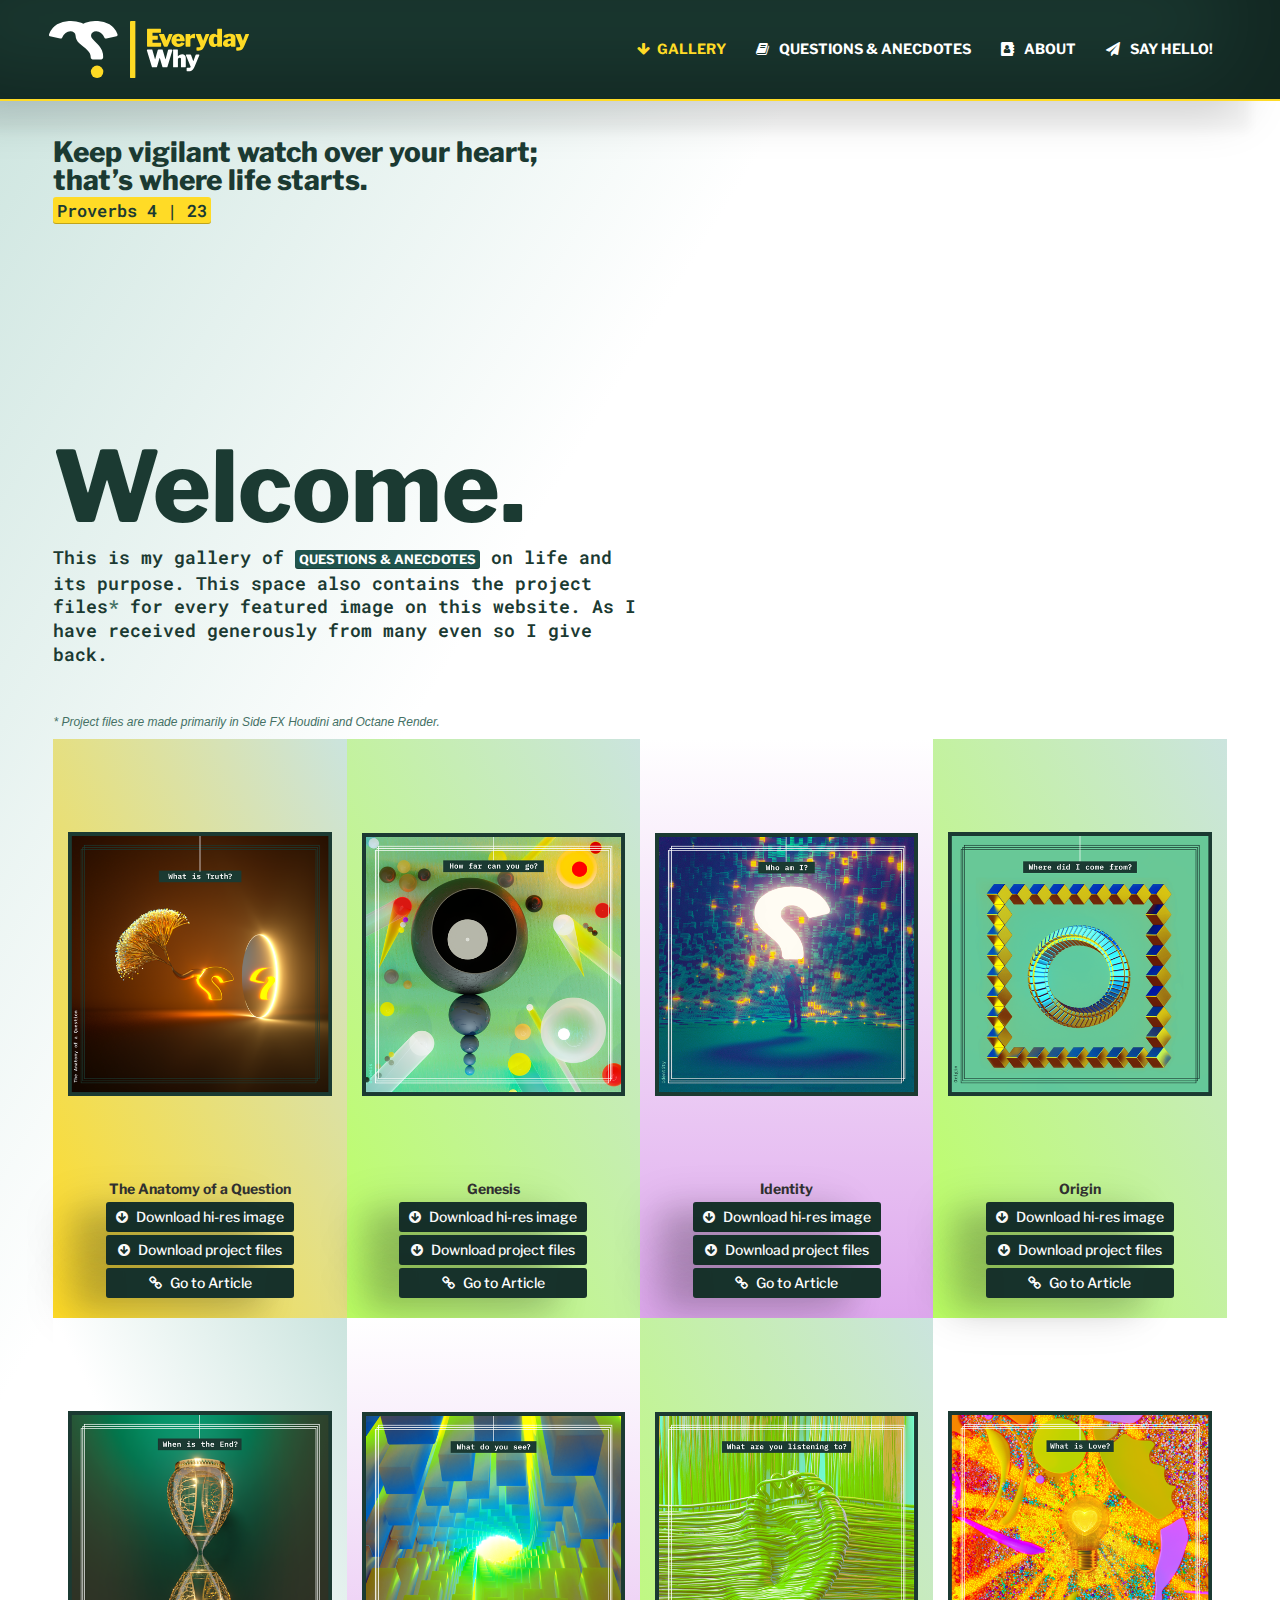
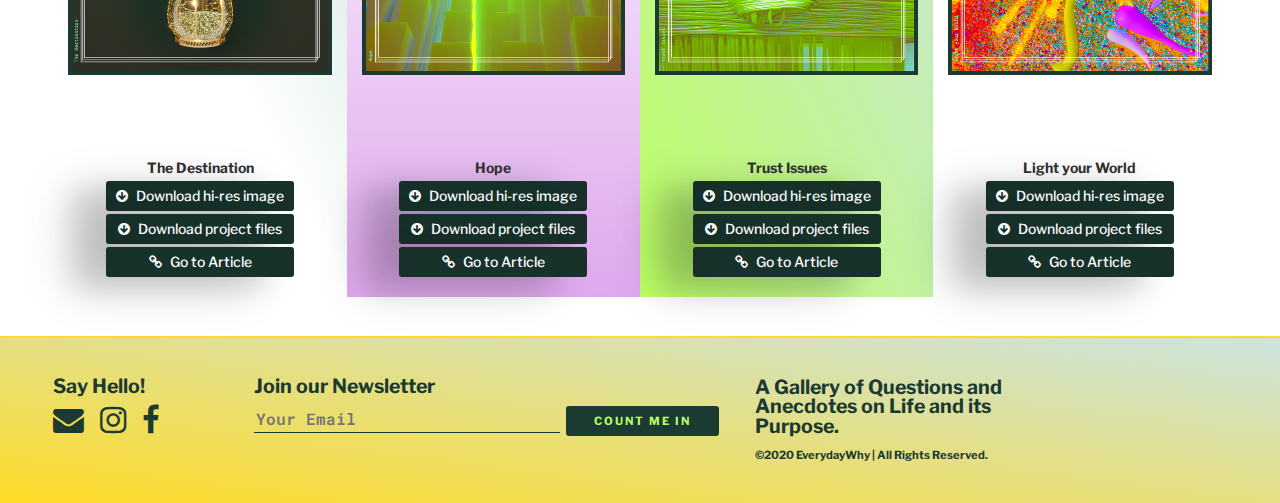
==== commit bb46ae46: "Articles formatted and readme updated" ====
--- a/index.html
+++ b/index.html
@@ -289,7 +289,7 @@
             <div>
               Keep vigilant watch over your heart; that’s where life starts.
             </div>
-            <kbd>Pro. 4 | 23</kbd>
+            <kbd>Proverbs 4 | 23</kbd>
           </div>
         </div>
       </div>
@@ -312,8 +312,9 @@
                 ></kbd
               >
               on life and its purpose. This space also contains the project
-              files<span class="flag">*</span> for every featured image on this website. As I have
-              received generously from many even so I give back.
+              files<span class="flag">*</span> for every featured image on this
+              website. As I have received generously from many even so I give
+              back.
             </div>
             <h6>
               <em class="flag"
@@ -553,7 +554,7 @@
                 </li>
               </ul>
             </div>
-            <div class="col-xs-12 col-md-6 col-lg-3 link-container happy">
+            <div class="col-xs-12 col-md-6 col-lg-3 link-container plainj">
               <div class="light-image-gallery"></div>
               <ul class="list-group list-group-flush">
                 <li class="image-title">Light your World</li>
--- a/css/style.css
+++ b/css/style.css
@@ -465,7 +465,7 @@
 }
 
 .flag {
-    color: #457165;
+  color: #457165;
 }
 /*----------------------------------------------Articles end here----------------------------------------*/
 
